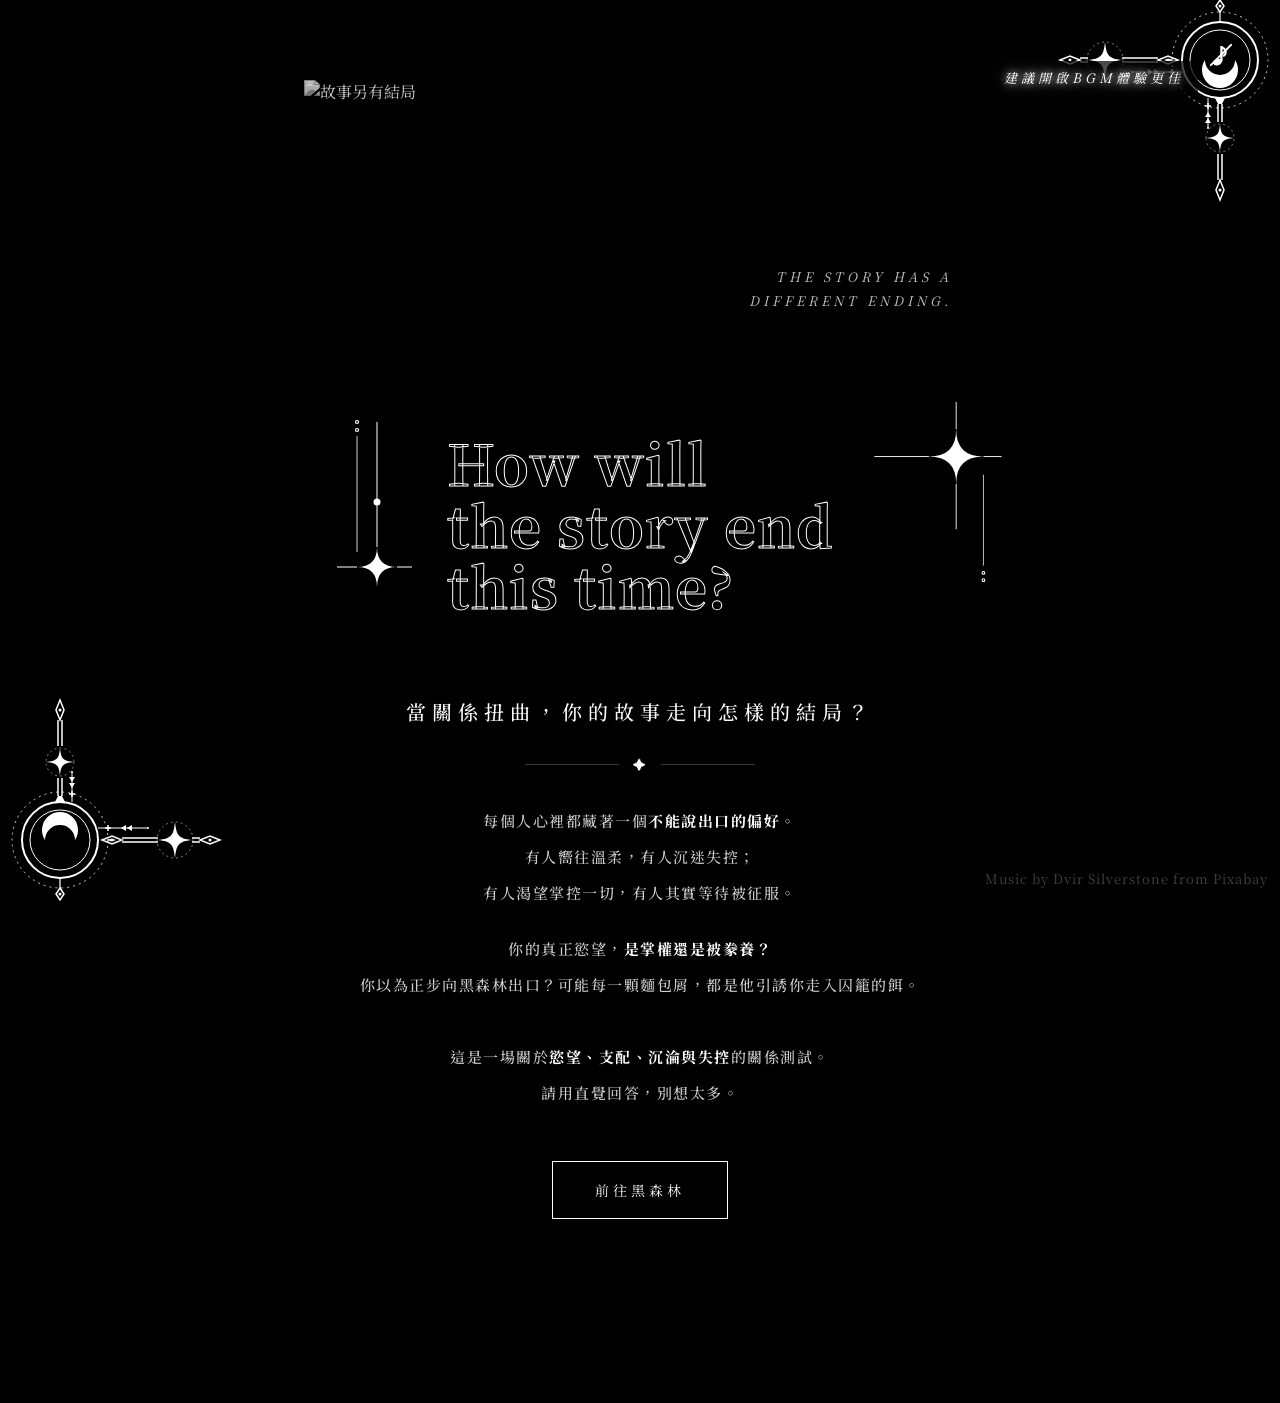
==== index.html @ ccd6ade8 "Add files via upload" ====
<!DOCTYPE html>
<html lang="zh-TW">
<head>
    <meta charset="UTF-8" />
    <meta name="viewport" content="width=device-width, initial-scale=1.0" />
    <title>故事另有結局｜黑暗特質心理測驗</title>
    <link rel="preconnect" href="https://fonts.googleapis.com" />
    <link href="https://fonts.googleapis.com/css2?family=Noto+Serif+TC:wght@400;500;700&display=swap" rel="stylesheet" />
    <link rel="stylesheet" href="style.css" />
    <meta name="description" content="你是主導者還是服從者？30秒測試你的黑暗特質">
    <meta name="keywords" content="耽美,耽美小說,BL,BL小說,暗黑童話BL合本,黑暗童話,心理測驗,黑暗,心測,成人童話,黑森林測驗,故事另有結局,黑暗特質bl">
    <meta name="author" content="九楠,火登,君羊,兌現藍,吳墨,相對之下,悠然,喵芭渴死姬,葦,蘇朵拉">

    <meta property="og:type" content="website">
    <meta property="og:title" content="故事另有結局｜黑暗特質BL心理測驗">
    <meta property="og:description" content="你是主導者還是服從者？30秒測試你的黑暗特質">
    <meta property="og:url" content="https://tealize-write.github.io/DarkBLstory/">
    <meta property="og:image" content="https://tealize-write.github.io/DarkBLstory/img/og-image.jpg">

    <meta name="twitter:card" content="summary_large_image">
    <meta name="twitter:title" content="故事另有結局｜黑暗特質心理測驗">
    <meta name="twitter:description" content="你是主導者還是服從者？30秒測試你的黑暗特質">
    <meta name="twitter:image" content="https://tealize-write.github.io/DarkBLstory/img/og-image.jpg">

    <link href="https://framerusercontent.com/images/gLBDVWoEiGCgerGKWfXdTwXWuRs.png" rel="icon" media="(prefers-color-scheme: light)">
    <link href="https://framerusercontent.com/images/H7IAmey174R8HaEyrBHzaN5rnbA.png" rel="icon" media="(prefers-color-scheme: dark)">
</head>
<body>

    <audio id="bgm" src="sonican-enchanted-fantasy-Music_by_Dvir_Silverstone_from_Pixabay.mp3" loop preload="auto" autoplay></audio>

    <svg width="0" height="0" style="position:absolute" aria-hidden="true">
        <defs>
            <symbol id="compass" viewBox="0 0 220 220" overflow="visible">
                <g>
                    <circle cx="60" cy="160" r="48" fill="none" stroke="currentColor" stroke-width="0.8" stroke-dasharray="2 4" />
                    <circle cx="60" cy="160" r="38" fill="none" stroke="currentColor" stroke-width="2" />
                    <circle cx="60" cy="160" r="30" fill="none" stroke="currentColor" stroke-width="1" />
                    <path d="M45,160 A15,15 0 1,1 75,160 A18,18 0 1,0 45,160" fill="currentColor" />
                </g>

                <g>
                    <line x1="60" y1="198" x2="60" y2="208" stroke="currentColor" stroke-width="1.2" />
                    <polygon points="60,208 64,214 60,220 56,214" fill="none" stroke="currentColor" stroke-width="1.5" />
                    <circle cx="60" cy="214" r="1.5" fill="currentColor" />
                </g>

                <g>
                    <polygon points="55,122 65,122 62,116 58,116" fill="currentColor" />

                    <line x1="58" y1="116" x2="58" y2="98" stroke="currentColor" stroke-width="1.5" />
                    <line x1="62" y1="116" x2="62" y2="98" stroke="currentColor" stroke-width="1.5" />

                    <circle cx="60" cy="82" r="14" fill="none" stroke="currentColor" stroke-width="0.5" stroke-dasharray="2 3" />
                    <path d="M60 68 C61 78, 62 81, 74 82 C62 83, 61 86, 60 96 C59 86, 58 83, 46 82 C58 81, 59 78, 60 68 Z" fill="currentColor" />

                    <line x1="58" y1="66" x2="58" y2="40" stroke="currentColor" stroke-width="1.5" />
                    <line x1="62" y1="66" x2="62" y2="40" stroke="currentColor" stroke-width="1.5" />

                    <polygon points="60,20 64,30 60,40 56,30" fill="none" stroke="currentColor" stroke-width="1.5" />
                    <circle cx="60" cy="30" r="1.5" fill="currentColor" />

                    <line x1="72" y1="122" x2="72" y2="92" stroke="currentColor" stroke-width="1" />
                    <circle cx="72" cy="92" r="1" fill="currentColor" />
                    <line x1="69" y1="114" x2="75" y2="114" stroke="currentColor" stroke-width="1.5" />
                    <line x1="72" y1="111" x2="72" y2="117" stroke="currentColor" stroke-width="1.5" />
                    <polygon points="69,103 75,103 72,108" fill="currentColor" />
                    <polygon points="69,97 75,97 72,102" fill="currentColor" />
                </g>

                <g>
                    <polygon points="102,160 112,156 122,160 112,164" fill="none" stroke="currentColor" stroke-width="1.5" />
                    <polygon points="106,160 112,158.5 116,160 112,161.5" fill="currentColor" />
                    <line x1="122" y1="158" x2="158" y2="158" stroke="currentColor" stroke-width="1.5" />
                    <line x1="122" y1="162" x2="158" y2="162" stroke="currentColor" stroke-width="1.5" />

                    <circle cx="175" cy="160" r="18" fill="none" stroke="currentColor" stroke-width="0.5" stroke-dasharray="2 3" />
                    <path d="M175 142 C176.5 155, 178 158.5, 192 160 C178 161.5, 176.5 165, 175 178 C173.5 165, 172 161.5, 158 160 C172 158.5, 173.5 155, 175 142 Z" fill="currentColor" />

                    <line x1="192" y1="158" x2="200" y2="158" stroke="currentColor" stroke-width="1.5" />
                    <line x1="192" y1="162" x2="200" y2="162" stroke="currentColor" stroke-width="1.5" />

                    <polygon points="220,160 210,156 200,160 210,164" fill="none" stroke="currentColor" stroke-width="1.5" />
                    <circle cx="210" cy="160" r="1.5" fill="currentColor" />

                    <line x1="98" y1="148" x2="148" y2="148" stroke="currentColor" stroke-width="1" />
                    <circle cx="148" cy="148" r="1" fill="currentColor" />
                    <line x1="105" y1="148" x2="111" y2="148" stroke="currentColor" stroke-width="1.5" />
                    <line x1="108" y1="145" x2="108" y2="151" stroke="currentColor" stroke-width="1.5" />
                    <polygon points="132,145 132,151 127,148" fill="currentColor" />
                    <polygon points="126,145 126,151 121,148" fill="currentColor" />
                </g>
            </symbol>
        </defs>
    </svg>

    <div class="art-layer" aria-hidden="true">
        <div class="art-bl"><svg viewBox="0 0 220 220"><use href="#compass" /></svg></div>
        <div class="art-tr"><svg viewBox="0 0 220 220"><use href="#compass" transform="translate(220,220) scale(-1,-1)" /></svg></div>
    </div><button id="audio-btn" type="button" aria-label="切換音樂" onclick="toggleAudio()">
        <div class="audio-icon-wrap">
            <svg class="icon-bars" viewBox="0 0 18 18" fill="none">
                <rect class="bar1" x="2" y="7" width="2.2" height="5.5" rx=".6" fill="currentColor" style="transform-origin:3.1px 12.5px" />
                <rect class="bar2" x="7.9" y="4" width="2.2" height="8.5" rx=".6" fill="currentColor" style="transform-origin:9px 12.5px" />
                <rect class="bar3" x="13.8" y="7" width="2.2" height="5.5" rx=".6" fill="currentColor" style="transform-origin:14.9px 12.5px" />
            </svg>
            <svg class="icon-note" viewBox="0 0 18 18" fill="none">
                <ellipse cx="6.5" cy="14" rx="3" ry="2.2" transform="rotate(-15 6.5 14)" fill="currentColor" />
                <line x1="9.3" y1="13" x2="9.3" y2="3.5" stroke="currentColor" stroke-width="1.6" stroke-linecap="round" />
                <path d="M9.3,3.5 C12.5,4.8 13.2,7.5 11,9.5" fill="none" stroke="currentColor" stroke-width="1.4" stroke-linecap="round" />
                <line x1="2" y1="16" x2="16" y2="2" stroke="currentColor" stroke-width="1.4" stroke-linecap="round" />
            </svg>
        </div>
    </button>
    <div id="audio-hint" aria-hidden="true">建議開啟BGM體驗更佳</div>

    <div id="app">

        <section id="intro" class="section in">
            <div class="banner-wrap">
                <img src="https://framerusercontent.com/images/U9tml45l5qnasVf4dveA1xGFc.png" alt="故事另有結局" />
                <div class="banner-caption">
                    The story has a<br>different ending.
                </div>
            </div>

            <div class="title-wrap">
                <svg class="title-deco-left" viewBox="0 0 80 220">
                    <circle cx="25" cy="30" r="1.5" fill="none" stroke="currentColor" stroke-width="1.2" />
                    <circle cx="25" cy="38" r="1.5" fill="none" stroke="currentColor" stroke-width="1.2" />
                    <line x1="25" y1="44" x2="25" y2="160" stroke="currentColor" stroke-width="0.8" />
                    <line x1="45" y1="30" x2="45" y2="155" stroke="currentColor" stroke-width="1" />
                    <circle cx="45" cy="110" r="3.5" fill="currentColor" />
                    <path d="M45,155 Q45,175 65,175 Q45,175 45,195 Q45,175 25,175 Q45,175 45,155 Z" fill="currentColor" />
                    <line x1="5" y1="175" x2="25" y2="175" stroke="currentColor" stroke-width="1" />
                    <line x1="65" y1="175" x2="80" y2="175" stroke="currentColor" stroke-width="1" />
                </svg>

                <div class="h1">How will<br>the story end<br>this time?</div>

                <svg class="title-deco-right" viewBox="0 0 140 220">
                    <path d="M90,30 Q90,60 120,60 Q90,60 90,90 Q90,60 60,60 Q90,60 90,30 Z" fill="currentColor" />
                    <line x1="0" y1="60" x2="60" y2="60" stroke="currentColor" stroke-width="1" />
                    <line x1="120" y1="60" x2="140" y2="60" stroke="currentColor" stroke-width="1" />
                    <line x1="90" y1="0" x2="90" y2="30" stroke="currentColor" stroke-width="1" />
                    <line x1="90" y1="90" x2="90" y2="140" stroke="currentColor" stroke-width="1" />
                    <line x1="120" y1="80" x2="120" y2="180" stroke="currentColor" stroke-width="0.8" />
                    <circle cx="120" cy="188" r="1.5" fill="none" stroke="currentColor" stroke-width="1.2" />
                    <circle cx="120" cy="196" r="1.5" fill="none" stroke="currentColor" stroke-width="1.2" />
                </svg>
            </div>

            <div class="subtitle">當關係扭曲，你的故事走向怎樣的結局？</div>
            <div class="rule"></div>

            <p class="lead">
                每個人心裡都藏著一個<strong>不能說出口的偏好</strong>。<br />
                有人嚮往溫柔，有人沉迷失控；<br />
                有人渴望掌控一切，有人其實等待被征服。
            </p>
            <p class="lead">
                你的真正慾望，<strong>是掌權還是被豢養？</strong><br />
                你以為正步向黑森林出口？可能每一顆麵包屑，都是他引誘你走入囚籠的餌。<br />
                <br />
                這是一場關於<strong>慾望、支配、沉淪與失控</strong>的關係測試。<br />
                請用直覺回答，別想太多。
            </p>

            <div class="btn-row" style="margin-top:50px;">
                <button class="btn" type="button" onclick="startQuiz()">前往黑森林</button>
            </div>
        </section>

        <section id="quiz" class="section hidden">
            <button class="back-btn" type="button" onclick="confirmRestart()" aria-label="重新開始">
                <svg viewBox="0 0 18 18" fill="none" stroke="currentColor" stroke-width="1.2">
                    <polyline points="11,3 5,9 11,15" />
                    <line x1="5" y1="9" x2="16" y2="9" />
                </svg>
                重新開始
            </button>
            <div class="meta">
                <div id="quiz-label">Question I of VIII</div>
                <div>Choose by instinct</div>
            </div>
            <div class="progress" id="progress"></div>
            <div class="qno" id="qno">— I —</div>
            <div class="qtext" id="qtext"></div>
            <div class="options" id="options"></div>
            <div id="skip-wrap" style="text-align:right;margin-top:16px;display:none;">
                <button class="skip-btn" type="button" id="skip-btn" onclick="skipTypewriter()">
                    skip ››
                </button>
            </div>
        </section>

        <section id="result" class="section hidden">

            <div class="result-hero in">
                <div class="result-img-wrap">
                    <img id="result-img" class="result-img" src="" alt="結果圖" />
                </div>
                <div class="result-hero-info">
                    <div class="r-eyebrow">揭曉黑暗特質 ──</div>
                    <div class="r-name" id="r-name"></div>
                    <div class="r-compound" id="r-compound"></div>
                    <div class="r-desc" id="r-desc"></div>
                    <div class="r-mbti" id="r-mbti"></div>
                </div>
            </div>

            <div class="result-body in" style="animation-delay:.2s;">

                <div class="seals tarot-frame" id="seals"></div>

                <div class="block">
                    <div class="lab">專屬台詞</div>
                    <div class="txt" id="r-quote" style="font-style:italic; margin-bottom: 32px;"></div>

                    <div class="lab">黑暗印痕</div>
                    <div class="txt muted" id="r-guide"></div>
                </div>

                <div class="block cp-block" id="r-cp"></div>

                <div class="block">
                    <div class="adult-warning">✦ 以下為 18 禁成人向作品試閱與預購入口，請確認已年滿 18 歲再觀看。</div>
                    <div class="lab">解鎖故事樣本</div>

                    <div class="cta" id="r-cta"></div>

                    <div class="lab" style="margin-top: 56px; margin-bottom: 24px;">電子書平台</div>

                    <div class="buy-book-wrap">
                        <a href="https://readmoo.com/book/2104525190001?agree_adult=yes&without_passkeys=true" target="_blank" rel="noopener noreferrer" class="buy-book-card" onclick="trackBuyLink('click_readmoo')">
                            <span class="bbc-shop">Readmoo<span class="age-badge">18+</span></span>
                            <span class="bbc-action">進入讀墨 ➔</span>
                        </a>

                        <a href="https://cxc.today/zh/@wai7904/work/48763" target="_blank" rel="noopener noreferrer" class="buy-book-card" onclick="trackBuyLink('click_cxc')">
                            <span class="bbc-shop">CxC <span class="age-badge">18+</span></span>
                            <span class="bbc-action">進入CxC ➔</span>
                        </a>

                        <a href="https://www.penana.com/story/206516" target="_blank" rel="noopener noreferrer" class="buy-book-card" onclick="trackBuyLink('click_penana')">
                            <span class="bbc-shop">Penana <span class="age-badge">18+</span></span>
                            <span class="bbc-action">進入蕉園 ➔</span>
                        </a>
                    </div>
                </div>

                <div class="stats" id="stats">
                    <div id="pop-chart"></div>
                    <div id="pop-line" style="margin-top:12px;">✦ 正在讀取黑森林數據⋯⋯</div>
                </div>

                <div class="share-divider"></div>
                <div class="btn-line-sticker-wrap" style="margin-top:24px; margin-bottom:20px;">
                    <a href="https://line.me/S/sticker/33376988"
                       target="_blank"
                       rel="noopener noreferrer"
                       class="btn-line-sticker"
                       onclick="trackBuyLink('click_line_sticker')">
                        <svg class="line-sticker-icon" viewBox="0 0 24 24" fill="none" xmlns="http://www.w3.org/2000/svg">
                            <path d="M12 2C6.48 2 2 6.03 2 11c0 3.16 1.68 5.95 4.27 7.72-.18.65-.68 2.38-.78 2.75-.13.46.17.46.36.34.15-.1 2.42-1.6 3.4-2.25.87.13 1.78.2 2.75.2 5.52 0 10-4.03 10-9C22 6.03 17.52 2 12 2z" fill="rgba(6,199,85,0.9)"/>
                            <path d="M8.5 13h7M8.5 11h3M8.5 9h5" stroke="#000" stroke-width="1.5" stroke-linecap="round"/>
                        </svg>
                        <span class="line-sticker-label">
                            <span class="line-sticker-title">黑森林 LINE 貼圖</span>
                            <span class="line-sticker-sub">forest sticker shop →</span>
                        </span>
                    </a>
                </div>
                <div class="btn-row share-row" style="margin-top:24px;">
                    <button class="btn mini share-btn" type="button" onclick="shareResultAsImage()">
                        儲存完整結果
                    </button>
                    <button class="btn mini share-btn short-share" type="button" onclick="shareShortImage()">
                        存成 IG 圖
                    </button>
                </div>
                <div class="btn-row" style="margin-top:16px;">
                    <button class="btn back-to-forest" type="button" onclick="location.reload()">回到黑森林入口</button>
                </div>
            </div>

            <footer class="site-footer-links">

              <!-- ── 探索更多 ── -->
              <p class="footer-heading">✦ 探索更多 ✦</p>
              <div class="footer-explore">
                <div class="footer-explore-card footer-explore-soon">
                  <img class="footer-explore-img" src="img/fc_vol2.png" alt="黑童話測驗 Vol.2" />
                  <div class="footer-explore-body">
                    <span class="footer-explore-eyebrow">Vol.2</span>
                    <span class="footer-explore-title">黑童話測驗</span>
                    <span class="footer-explore-desc">Coming Soon</span>
                  </div>
                </div>
                <a href="https://early-marketplaces-521584.framer.app/" target="_blank" rel="noopener" class="footer-explore-card">
                  <img class="footer-explore-img" src="img/fc_site.png" alt="官網" />
                  <div class="footer-explore-body">
                    <span class="footer-explore-eyebrow">Official</span>
                    <span class="footer-explore-title">官網</span>
                    <span class="footer-explore-desc">故事另有結局</span>
                  </div>
                </a>
              </div>

              <!-- ── 製作群 & 合本作者 ── -->
              <div class="footer-members-wrap">
                <p class="footer-heading">✦ 製作與貢獻 ✦</p>
                <div class="footer-members">
                  <a href="https://tealize-write.github.io/" target="_blank" rel="noopener" class="footer-member-card">
                    <img class="footer-member-img" src="img/fc_dui.png" alt="兌現藍" />
                    <span class="footer-member-name">兌現藍</span>
                    <span class="footer-member-role">程式 &amp; 插圖</span>
                  </a>
                  <a href="https://portaly.cc/dorasu2020" target="_blank" rel="noopener" class="footer-member-card">
                    <img class="footer-member-img" src="img/fc_su.png" alt="蘇朵拉" />
                    <span class="footer-member-name">蘇朵拉</span>
                    <span class="footer-member-role">題目設計者</span>
                  </a>
                  <a href="https://portaly.cc/Junyun1021" target="_blank" rel="noopener" class="footer-member-card">
                    <img class="footer-member-img" src="img/fc_junyang.png" alt="君羊" />
                    <span class="footer-member-name">君羊</span>
                    <span class="footer-member-role">網站美術指導</span>
                  </a>
                  <a href="https://portaly.cc/wai79040?utm_source=qrcode&amp;utm_medium=qrcode" target="_blank" rel="noopener" class="footer-member-card">
                    <img class="footer-member-img" src="img/fc_wei.png" alt="葦" />
                    <span class="footer-member-name">葦</span>
                    <span class="footer-member-role">智囊團</span>
                  </a>
                  <a href="https://portaly.cc/universe37" target="_blank" rel="noopener" class="footer-member-card">
                    <img class="footer-member-img" src="img/fc_xiang.png" alt="相對之下" />
                    <span class="footer-member-name">相對之下</span>
                    <span class="footer-member-role">智囊團 &amp; 音樂提供</span>
                  </a>
                  <a href="https://portaly.cc/fondannnnnn" target="_blank" rel="noopener" class="footer-member-card">
                    <img class="footer-member-img" src="img/fc_huodeng.png" alt="火登" />
                    <span class="footer-member-name">火登</span>
                    <span class="footer-member-role">標題字設計</span>
                  </a>
                  <div class="footer-member-card footer-member-nolink">
                    <img class="footer-member-img" src="img/fc_kai.png" alt="KAI" />
                    <span class="footer-member-name">KAI</span>
                    <span class="footer-member-role">人物插圖</span>
                  </div>
                  <a href="https://gattungneun.github.io/ninezhennan/" target="_blank" rel="noopener" class="footer-member-card">
                    <img class="footer-member-img" src="img/fc_jiunan.png" alt="九楠" />
                    <span class="footer-member-name">九楠</span>
                  </a>
                  <a href="https://portaly.cc/wumo3362" target="_blank" rel="noopener" class="footer-member-card">
                    <img class="footer-member-img" src="img/fc_mo.png" alt="吳墨" />
                    <span class="footer-member-name">吳墨</span>
                  </a>
                  <a href="https://www.plurk.com/m/lin09090" target="_blank" rel="noopener" class="footer-member-card">
                    <img class="footer-member-img" src="img/fc_you.png" alt="悠然" />
                    <span class="footer-member-name">悠然</span>
                  </a>
                  <a href="https://portaly.cc/meowbarksky" target="_blank" rel="noopener" class="footer-member-card">
                    <img class="footer-member-img" src="img/fc_miao.png" alt="喵芭渴死姬" />
                    <span class="footer-member-name">喵芭渴死姬</span>
                  </a>
                </div>
              </div>

              <p class="footer-copyright">© 2026 故事另有結局 · All rights reserved</p>
            </footer>

        </section>


    </div><div class="music-attribution">Music by Dvir Silverstone from Pixabay</div>
    <script defer src="./config.js"></script>
    <script defer src="./results.js"></script>
    <script defer src="./questions.js"></script>
    <script defer src="./engine.js"></script>
    <script defer src="./ui.js"></script>
    <script defer src="./stats.js"></script>
    <script defer src="./audio.js"></script>
    <script defer src="https://cdnjs.cloudflare.com/ajax/libs/html2canvas/1.4.1/html2canvas.min.js"></script>

</body>
</html>
---- style.css ----
:root {
    --bg: #000;
    --ink: #fff;
    --ink-weak: #d0d0d0;
    --line: rgba(255,255,255,.22);
    --line-strong: rgba(255,255,255,.65);
    --muted: rgba(255,255,255,.42);
    --serif: 'Noto Serif TC',serif;
    --display: 'Noto Serif TC',serif;
    --content-pad: 48px;
    --maxw: 720px;
}

* {
    box-sizing: border-box;
    margin: 0;
    padding: 0;
}

html {
    scroll-behavior: smooth;
}

body {
    background: var(--bg);
    color: var(--ink);
    font-family: var(--serif);
    min-height: 100vh;
    overflow-x: hidden;
    display: flex;
    justify-content: center;
    align-items: flex-start;
    -webkit-font-smoothing: antialiased;
}

/* ══ FIXED ART DECO OVERLAYS ══ */
.art-layer {
    position: fixed;
    inset: 0;
    pointer-events: none;
    z-index: 50;
    color: var(--ink);
    opacity: 1;
    transition: opacity .6s ease;
}
.art-layer.dim {
    opacity: .32;
}

    .art-layer svg {
        overflow: visible;
    }

.art-tl {
    position: absolute;
    top: 0;
    left: 0;
    width: 180px;
    height: 180px;
}

    .art-tl svg {
        width: 100%;
        height: 100%;
    }

.art-bl {
    position: absolute;
    bottom: 0;
    left: 0;
    width: 220px;
    height: 220px;
}

    .art-bl svg {
        width: 100%;
        height: 100%;
    }

.art-tr {
    position: absolute;
    top: 0;
    right: 0;
    width: 220px;
    height: 220px;
}

    .art-tr svg {
        width: 100%;
        height: 100%;
    }

/* ══ APP LAYOUT ══ */
#app {
    width: 100%;
    max-width: var(--maxw);
    padding: 80px 24px 120px;
    position: relative;
    z-index: 10;
}

.section {
    position: relative;
    padding: 0 var(--content-pad) 64px;
}

/* ══ TITLE AREA ══ */
.title-wrap {
    position: relative;
    margin-top: 60px;
    margin-bottom: 40px;
    padding: 40px 0;
    display: flex;
    justify-content: center;
}

.h1 {
    font-family: var(--display);
    font-style: normal;
    font-weight: 700;
    letter-spacing: 1px;
    font-size: 56px;
    line-height: 1.1;
    color: transparent;
    -webkit-text-stroke: 1px var(--ink);
    text-align: left;
    position: relative;
    z-index: 2;
}

.subtitle {
    margin-top: 16px;
    font-family: var(--serif);
    font-weight: 500;
    font-size: 20px;
    letter-spacing: 6px;
    text-align: center;
}

.lead {
    margin-top: 32px;
    color: var(--ink-weak);
    line-height: 2.4;
    font-size: 15px;
    font-weight: 500;
    letter-spacing: 1.5px;
    text-align: center;
}

    .lead strong {
        color: var(--ink);
        font-weight: 700;
    }

    .lead + .lead {
        margin-top: 20px;
    }

.title-deco-left {
    position: absolute;
    left: -20px;
    top: 0;
    width: 80px;
    height: 220px;
    pointer-events: none;
}

.title-deco-right {
    position: absolute;
    right: -80px;
    top: 10px;
    width: 140px;
    height: 200px;
    pointer-events: none;
}

/* ══ BANNER ══ */
.banner-wrap {
    margin: 0 calc(-1 * var(--content-pad));
    position: relative;
    overflow: hidden;
    aspect-ratio: 2400/900;
}

    .banner-wrap img {
        width: 100%;
        height: 100%;
        object-fit: cover;
        object-position: center;
        display: block;
        filter: brightness(.78) saturate(0) contrast(1.05);
    }

    .banner-wrap::after {
        content: "";
        position: absolute;
        inset: 0;
        pointer-events: none;
        background: linear-gradient(to bottom,transparent 40%,rgba(0,0,0,.9) 100%);
    }

.banner-caption {
    position: absolute;
    bottom: 20px;
    right: 24px;
    z-index: 2;
    font-family: var(--display);
    font-style: italic;
    font-size: 13px;
    letter-spacing: 4px; /* 字距稍微收斂一點點，讓長句更易讀 */
    color: rgba(255, 255, 255, 0.75);
    text-transform: uppercase;
    text-align: right; /* ✦ 新增：讓兩行字向右邊整齊對齊 */
    line-height: 1.8;  /* ✦ 新增：拉開兩行字之間的垂直距離，增加高級感 */
}

/* ══ DIVIDER ══ */
.rule {
    margin: 38px auto;
    height: 1px;
    width: 40%;
    background: var(--line);
    position: relative;
}

    .rule::after {
        content: "✦";
        position: absolute;
        left: 50%;
        top: 50%;
        transform: translate(-50%,-50%);
        color: var(--ink);
        font-size: 13px;
        background: var(--bg);
        padding: 0 14px;
    }

/* ══ BUTTONS ══ */
.btn {
    display: inline-flex;
    align-items: center;
    justify-content: center;
    gap: 12px;
    border: 1px solid var(--ink);
    background: var(--bg);
    color: var(--ink);
    padding: 18px 42px;
    font-family: var(--serif);
    letter-spacing: 4px;
    font-size: 14px;
    cursor: pointer;
    transition: all .25s ease;
    text-decoration: none;
    user-select: none;
    text-transform: uppercase;
}

    .btn:hover {
        background: var(--ink);
        color: var(--bg);
    }

.btn-row {
    display: flex;
    gap: 16px;
    align-items: center;
    justify-content: center;
    margin-top: 32px;
    flex-wrap: wrap;
    max-width: 480px;
    margin-left: auto;
    margin-right: auto;
    width: 100%;
    box-sizing: border-box;
}

.btn.mini {
    padding: 11px 24px;
    font-size: 13px;
    letter-spacing: 3px;
    border-color: var(--line-strong);
    color: var(--ink-weak);
}

    .btn.mini:hover {
        background: var(--ink);
        color: var(--bg);
        border-color: var(--ink);
    }

/* ══ SHARE BUTTONS ══ */
.share-divider {
    width: 1px;
    height: 40px;
    background: linear-gradient(to bottom, transparent, rgba(255,255,255,0.15), transparent);
    margin: 32px auto 0;
}

.share-row {
    gap: 14px !important;
    margin-top: 0 !important;
}

.share-btn {
    display: inline-flex;
    align-items: center;
    justify-content: center;
    gap: 8px;
    flex: 1;
    min-width: 0;
    padding: 13px 22px !important;
    font-size: 13px !important;
    letter-spacing: 2.5px !important;
    border-color: rgba(255,255,255,0.18) !important;
    color: rgba(255,255,255,0.65) !important;
    position: relative;
    transition: all .25s ease;
}

.share-btn:hover {
    border-color: rgba(255,255,255,0.55) !important;
    color: rgba(255,255,255,0.95) !important;
    background: rgba(255,255,255,0.04) !important;
}

.share-btn-icon {
    font-size: 13px;
    opacity: 0.6;
}

.back-to-forest {
    width: 100%;
    box-sizing: border-box;
    padding: 13px 40px !important;
    font-size: 13px !important;
    letter-spacing: 4px !important;
    border-color: rgba(255,255,255,0.30) !important;
    color: rgba(255,255,255,0.85) !important;
}

.back-to-forest:hover {
    background: rgba(255,255,255,0.08) !important;
    border-color: rgba(255,255,255,0.70) !important;
    color: #fff !important;
}

/* ══ LINE 貼圖按鈕 ══ */
.btn-line-sticker-wrap {
    width: 100%;
    max-width: 480px;
    margin-left: auto;
    margin-right: auto;
    box-sizing: border-box;
}

.btn-line-sticker {
    display: inline-flex;
    align-items: center;
    justify-content: center;
    gap: 11px;
    width: 100%;
    box-sizing: border-box;
    padding: 14px 40px;
    font-family: var(--serif);
    font-size: 13px;
    letter-spacing: 3px;
    text-decoration: none;
    color: rgba(255,255,255,0.80);
    border: 1px solid rgba(6,199,85,0.35);
    background: linear-gradient(135deg, rgba(6,199,85,0.06) 0%, rgba(0,0,0,0) 100%);
    cursor: pointer;
    transition: all .3s ease;
    position: relative;
    overflow: hidden;
    user-select: none;
}

.btn-line-sticker::before {
    content: '';
    position: absolute;
    inset: 0;
    background: radial-gradient(ellipse at 50% 120%, rgba(6,199,85,0.18) 0%, transparent 65%);
    opacity: 0;
    transition: opacity .3s ease;
}

.btn-line-sticker:hover {
    border-color: rgba(6,199,85,0.75);
    color: #fff;
    box-shadow: 0 0 18px rgba(6,199,85,0.18), inset 0 0 12px rgba(6,199,85,0.06);
}

.btn-line-sticker:hover::before {
    opacity: 1;
}

.btn-line-sticker:hover .line-sticker-icon {
    transform: rotate(-8deg) scale(1.12);
}

.line-sticker-icon {
    width: 22px;
    height: 22px;
    flex-shrink: 0;
    transition: transform .3s ease;
}

.line-sticker-label {
    display: flex;
    flex-direction: column;
    align-items: flex-start;
    gap: 2px;
}

.line-sticker-title {
    font-size: 13px;
    letter-spacing: 3px;
    color: inherit;
}

.line-sticker-sub {
    font-size: 13px;
    letter-spacing: 2px;
    color: rgba(6,199,85,0.65);
    font-style: italic;
}

/* ══ SKIP BUTTON ══ */
.skip-btn {
    background: transparent;
    border: none;
    color: rgba(255,255,255,.78);
    font-family: var(--display);
    font-style: italic;
    font-size: 13px;
    letter-spacing: 3px;
    cursor: pointer;
    padding: 4px 0;
    transition: color .2s ease;
    user-select: none;
}

    .skip-btn:hover {
        color: var(--ink);
    }

/* ══ QUIZ ══ */
.meta {
    margin-top: 24px;
    display: flex;
    align-items: center;
    justify-content: space-between;
    color: rgba(255,255,255,.78);
    font-family: var(--display);
    font-style: italic;
    letter-spacing: 2px;
    border-bottom: 1px solid var(--line);
    padding-bottom: 12px;
}

.progress {
    display: flex;
    gap: 4px;
    margin-top: 2px;
}

.seg {
    flex: 1;
    height: 1px;
    background: transparent;
    border-top: 1px dashed var(--line);
    position: relative;
}

    .seg.done {
        border-top-style: solid;
        border-color: var(--ink);
    }

    .seg.active {
        border-top-style: solid;
        border-color: var(--ink-weak);
    }

.qno {
    margin-top: 60px;
    font-family: var(--display);
    font-style: italic;
    letter-spacing: 6px;
    color: var(--ink-weak);
    font-size: 18px;
    text-align: center;
}

.qtext {
    margin-top: 20px;
    font-size: 20px;
    line-height: 1.85;
    letter-spacing: 1px;
    font-family: var(--serif);
    text-align: center;
    font-weight: 500;
    min-height: 60px;
}

.options {
    margin-top: 48px;
}

.opt {
    width: 100%;
    background: transparent;
    border: none;
    color: var(--ink-weak);
    text-align: left;
    padding: 16px 0;
    cursor: pointer;
    transition: color .2s ease, padding-left .2s ease;
    display: flex;
    gap: 20px;
    align-items: flex-start;
    opacity: 0;
}

    .opt.visible {
        animation: optFadeIn .3s ease forwards;
    }

    .opt:hover {
        color: var(--ink);
        padding-left: 10px;
    }

    .opt:disabled {
        cursor: default;
        opacity: .28 !important;
        pointer-events: none;
    }

    .opt.selected {
        color: var(--ink);
    }

.bullet {
    width: 7px;
    height: 7px;
    border: 1px solid var(--line-strong);
    margin-top: 10px;
    flex: 0 0 auto;
    transform: rotate(45deg);
    transition: all .2s ease;
}

.opt:hover .bullet, .opt.selected .bullet {
    background: var(--ink);
    border-color: var(--ink);
    transform: rotate(45deg) scale(1.25);
}

.opt .txt {
    line-height: 1.9;
    font-size: 16px;
    letter-spacing: 1px;
}

@keyframes optFadeIn {
    from {
        opacity: 0;
        transform: translateY(6px);
        filter: blur(.8px);
    }

    to {
        opacity: 1;
        transform: translateY(0);
        filter: blur(0);
    }
}

.back-btn {
    display: inline-flex;
    align-items: center;
    gap: 8px;
    background: transparent;
    border: none;
    color: rgba(255,255,255,.78);
    cursor: pointer;
    font-family: var(--display);
    font-style: italic;
    font-size: 13px;
    letter-spacing: 2px;
    padding: 0;
    margin-bottom: 24px;
    transition: color .2s ease;
}

    .back-btn:hover {
        color: var(--ink);
    }

    .back-btn svg {
        width: 18px;
        height: 18px;
        transition: transform .2s ease;
    }

    .back-btn:hover svg {
        transform: translateX(-3px);
    }

/* ══ RESULT ══ */
.result-hero {
    display: grid;
    grid-template-columns: 260px 1fr;
    gap: 40px;
    align-items: center; 
    margin-top: 20px;
}

.result-img-wrap {
    border-radius: 0;
    padding: 14px;
    background: #ffffff; 
    flex-shrink: 0;
    aspect-ratio: 1000 / 1343; /* 修改圖片比例完全展現 */
    position: relative;
    box-shadow: none;
    border: 1px solid var(--line-strong);
}

    .result-img-wrap::before {
        content: "";
        position: absolute;
        inset: 6px;
        border: 1px solid #111;
        outline: 1px dashed #777; 
        outline-offset: -3px;
        pointer-events: none;
        z-index: 2;
    }

    .result-img-wrap::after {
        content: "";
        position: absolute;
        inset: 10px;
        border: 1px solid #111;
        background: linear-gradient(135deg, #fff 5px, transparent 0) top left, linear-gradient(225deg, #fff 5px, transparent 0) top right, linear-gradient(315deg, #fff 5px, transparent 0) bottom right, linear-gradient(45deg, #fff 5px, transparent 0) bottom left;
        background-size: 8px 8px;
        background-repeat: no-repeat;
        pointer-events: none;
        z-index: 3;
    }

.result-img {
    width: 100%;
    height: 100%;
    display: block;
    object-fit: cover;
    object-position: top center;
    border: 1px solid #000; 
    filter: contrast(1.05) saturate(0.9) sepia(0.05);
    position: relative;
    z-index: 1;
}

.result-hero-info {
    padding-top: 0;
    position: relative;
}

.r-eyebrow {
    display: inline-block;
    font-family: var(--display);
    font-style: italic;
    letter-spacing: 6px;
    color: rgba(255,255,255,.8);
    font-size: 13px;
    text-transform: uppercase;
    margin-bottom: 16px;
}

.r-name {
    font-family: var(--serif);
    font-weight: 700;
    font-size: 32px; /* 將靈魂名稱大幅放大 */
    letter-spacing: 8px; /* 拉開字距，更有氣勢 */
    color: var(--ink);
    margin-bottom: 8px;
    text-shadow: 0 0 12px rgba(255,255,255,0.15); /* 微微發光 */
}

.r-compound {
    font-family: var(--display);
    font-style: italic;
    font-size: 15px; /* 將描述縮小作為副標題 */
    letter-spacing: 3px;
    color: rgba(255,255,255,.75);
    line-height: 1.6;
    border-bottom: 1px solid var(--line);
    padding-bottom: 18px;
    margin-bottom: 16px;
    position: relative;
}

    .r-compound::before {
        content: "";
        position: absolute;
        bottom: 3px;
        left: 0;
        width: 100%;
        height: 1px;
        background: repeating-linear-gradient(90deg, var(--line) 0, var(--line) 3px, transparent 3px, transparent 6px);
    }

    .r-compound::after {
        content: "✦";
        position: absolute;
        bottom: -7px;
        left: 0;
        color: var(--ink);
        font-size: 13px;
        background: var(--bg);
        padding-right: 12px;
        z-index: 2;
    }

.r-desc {
    margin-top: 16px;
    line-height: 2.2;
    color: var(--ink-weak);
    font-size: 16px; 
    letter-spacing: 1.5px;
    text-align: justify;
}

.r-mbti {
    display: flex;
    align-items: center;
    gap: 12px;
    margin-top: 24px;
    font-family: var(--display);
    font-style: italic;
    font-size: 14px;
    letter-spacing: 2px;
}

.r-mbti-label {
    color: rgba(255,255,255,.7);
    font-size: 13px;
    letter-spacing: 2px;
}

.r-mbti strong {
    color: var(--ink);
    font-size: 18px; 
    letter-spacing: 3px;
}

/* ════════════════════════════════
   塔羅牌陣風格統整 (Tarot Frame)
════════════════════════════════ */
.seals.tarot-frame {
    margin-top: 56px;
    padding: 32px 16px 24px 16px;
    position: relative;
    background: linear-gradient(180deg, rgba(255,255,255,0.03) 0%, transparent 100%);
    border: 1px solid var(--line-strong);
    outline: 1px solid var(--line);
    outline-offset: -5px;
    box-shadow: inset 0 0 40px rgba(0,0,0,0.8);
    display: flex;
    flex-direction: column;
    gap: 0;
}

.tarot-star {
    position: absolute;
    width: 14px;
    height: 14px;
    background-image: url("data:image/svg+xml,%3Csvg xmlns='http://www.w3.org/2000/svg' viewBox='0 0 24 24'%3E%3Cpath d='M12 0 C12 8 16 12 24 12 C16 12 12 16 12 24 C12 16 8 12 0 12 C8 12 12 8 12 0 Z' fill='rgba(255,255,255,0.85)'/%3E%3C/svg%3E");
    background-size: contain;
    background-repeat: no-repeat;
    z-index: 2;
}
.ts-tl { top: -7px; left: -7px; }
.ts-tr { top: -7px; right: -7px; }
.ts-bl { bottom: -7px; left: -7px; }
.ts-br { bottom: -7px; right: -7px; }

.tarot-pendant {
    position: absolute;
    left: 50%;
    transform: translateX(-50%);
    width: 16px;
    height: 40px;
    background-size: contain;
    background-repeat: no-repeat;
    z-index: 2;
}
.top-pendant {
    top: 0;
    background-image: url("data:image/svg+xml,%3Csvg xmlns='http://www.w3.org/2000/svg' viewBox='0 0 20 40'%3E%3Cline x1='10' y1='0' x2='10' y2='20' stroke='rgba(255,255,255,0.3)' stroke-width='1' stroke-dasharray='2 2'/%3E%3Cpolygon points='10,20 15,30 10,40 5,30' fill='none' stroke='rgba(255,255,255,0.7)' stroke-width='1.5'/%3E%3Ccircle cx='10' cy='30' r='1.5' fill='rgba(255,255,255,0.9)'/%3E%3C/svg%3E");
}
.bottom-pendant {
    bottom: -40px;
    background-image: url("data:image/svg+xml,%3Csvg xmlns='http://www.w3.org/2000/svg' viewBox='0 0 20 40'%3E%3Cline x1='10' y1='0' x2='10' y2='15' stroke='rgba(255,255,255,0.3)' stroke-width='1' stroke-dasharray='2 2'/%3E%3Cpolygon points='10,15 15,25 10,35 5,25' fill='none' stroke='rgba(255,255,255,0.7)' stroke-width='1.5'/%3E%3Ccircle cx='10' cy='25' r='1.5' fill='rgba(255,255,255,0.9)'/%3E%3C/svg%3E");
}

/* 專屬徽章容器 */
.tarot-emblem {
    width: 52px;
    height: 52px;
    margin: 36px auto 0; 
    color: rgba(255, 255, 255, 0.9);
    display: flex;
    justify-content: center;
    align-items: center;
    filter: drop-shadow(0 0 8px rgba(255,255,255,0.3));
}
.tarot-emblem svg {
    width: 100%;
    height: 100%;
}

.tarot-title {
    text-align: center;
    font-family: var(--display);
    font-style: italic;
    color: rgba(255,255,255,0.7);
    font-size: 13px;
    letter-spacing: 5px;
    margin: 16px 0 8px;
    text-shadow: 0 0 8px rgba(255,255,255,0.2);
}
.tarot-title:first-of-type {
    margin-top: 12px; 
}

.tarot-divider {
    margin: 16px auto;
    width: 60%;
    height: 10px;
    display: flex;
    justify-content: center;
}
.tarot-divider svg {
    width: 100%;
    height: 100%;
}

.tarot-frame .seal {
    padding: 16px 12px; 
}

.seal {
    border-bottom: 1px dashed var(--line);
    display: grid;
    grid-template-columns: 76px 1fr 52px;
    align-items: center;
    gap: 16px;
}

    .seal:last-child {
        border-bottom: none;
    }

    .seal .lab {
        font-family: var(--display);
        font-style: italic;
        letter-spacing: 1.5px;
        color: rgba(255,255,255,.78);
        font-size: 13px;
        white-space: nowrap;
    }

.seal-ruler {
    position: relative;
    height: 18px; 
    display: flex;
    align-items: center;
    margin: 0 12px;
}

.seal-ruler-track {
    position: absolute;
    left: 0;
    right: 0;
    height: 2px; 
    background: rgba(255,255,255,.25); 
}

    .seal-ruler-track::before, .seal-ruler-track::after {
        content: "";
        position: absolute;
        top: -1.5px;
        width: 5px;
        height: 5px; 
        border-radius: 50%;
        border: 1.5px solid rgba(255,255,255,.7); 
        background: var(--bg);
    }

    .seal-ruler-track::before {
        left: -5px;
    }

    .seal-ruler-track::after {
        right: -5px;
    }

.seal-ruler-ticks {
    position: absolute;
    left: 0;
    right: 0;
    display: flex;
    justify-content: space-between;
}

    .seal-ruler-ticks span {
        display: block;
        width: 1px;
        height: 4px;
        background: rgba(255,255,255,.35);
        transform: translateY(-1px);
    }

        .seal-ruler-ticks span:first-child,
        .seal-ruler-ticks span:last-child {
            opacity: 0;
        }

.seal-ruler-fill {
    position: absolute;
    left: 0;
    height: 2px; 
    background: var(--ink);
    box-shadow: 0 0 6px rgba(255,255,255,.9); 
    transition: width 1.3s cubic-bezier(.22,1,.36,1);
    width: 0;
}

.seal-ruler-pointer {
    position: absolute;
    top: 50%;
    width: 12px;   
    height: 12px;
    border: none;
    background: transparent;
    transform: translateY(-50%); 
    background-image: url("data:image/svg+xml,%3Csvg xmlns='http://www.w3.org/2000/svg' viewBox='0 0 24 24'%3E%3Cpath d='M12 0 L14 10 L24 12 L14 14 L12 24 L10 14 L0 12 L10 10 Z' fill='%23ffffff'/%3E%3C/svg%3E");
    background-size: contain;
    background-repeat: no-repeat;
    filter: drop-shadow(0 0 4px rgba(255,255,255,0.9));
    transition: left 1.3s cubic-bezier(.22,1,.36,1);
    left: 0;
    z-index: 2;
}

#result.capturing .seal-ruler-pointer {
    filter: none !important;
}

.seal .val {
    font-family: var(--display);
    font-style: italic;
    color: var(--ink);
    letter-spacing: 1px;
    font-size: 13px;
    text-align: right;
    white-space: nowrap;
}

.block {
    margin-top: 48px;
    padding: 40px 24px;
    position: relative;
    text-align: center;
    background: transparent;
    border: 1px solid var(--line-strong);
    outline: 1px solid var(--line);
    outline-offset: -5px;
}

    .block .lab {
        font-family: var(--display);
        font-style: italic;
        letter-spacing: 4px;
        color: rgba(255,255,255,.8);
        font-size: 13px;
        text-transform: uppercase;
        margin-bottom: 20px;
        display: block;
    }

    .block .txt {
        line-height: 2.4;
        color: #fff;
        font-size: 17px;
        letter-spacing: 2px;
        font-weight: 500;
    }

        .block .txt.muted {
            color: rgba(255,255,255,.85);
        }

#r-quote {
    margin-bottom: 24px;
}

    #r-quote::after {
        content: "";
        display: block;
        width: 100%;
        max-width: 280px;
        height: 10px;
        margin: 32px auto 16px auto;
        background-image: url("data:image/svg+xml,%3Csvg xmlns='http://www.w3.org/2000/svg' viewBox='0 0 200 10' preserveAspectRatio='none'%3E%3Cline x1='10' y1='5' x2='190' y2='5' stroke='rgba(255,255,255,0.2)' stroke-dasharray='2 4'/%3E%3Cpolygon points='100,0 105,5 100,10 95,5' fill='rgba(255,255,255,0.6)'/%3E%3C/svg%3E");
        background-position: center;
        background-repeat: no-repeat;
        background-size: 100% 100%;
    }

.cta {
    margin-top: 16px;
}

    .cta a {
        display: flex;
        align-items: stretch;
        background: rgba(255, 255, 255, 0.03); 
        border: 1px solid rgba(255, 255, 255, 0.2);
        color: var(--ink);
        text-decoration: none;
        overflow: hidden;
        transition: all .3s ease;
        position: relative;
    }

        .cta a:hover {
            border-color: rgba(255, 255, 255, 0.5);
            background: rgba(255, 255, 255, 0.08);
        }

.cta-cover {
    width: 120px; 
    flex-shrink: 0;
    object-fit: contain;
    background: #050505; 
    padding: 12px; 
    border-right: 1px solid rgba(255, 255, 255, 0.1);
    display: block;
    position: relative;
    z-index: 3;
}

.cta-info {
    flex: 1;
    padding: 24px 20px;
    display: flex;
    flex-direction: column;
    justify-content: center; 
    gap: 16px;
    position: relative;
    z-index: 3; 
}

.cta-meta {
    display: flex;
    justify-content: space-between;
    align-items: center;
}

.cta-label {
    font-size: 13px;
    letter-spacing: 3px;
    text-transform: uppercase;
    color: rgba(255,255,255,.5);
    font-family: var(--display);
    font-style: italic;
}

.cta-arrow {
    font-size: 14px;
    color: rgba(255,255,255,.4);
    transition: color .25s, transform .25s;
}

.cta a:hover .cta-arrow {
    color: var(--ink);
    transform: translateX(4px);
}

.cta-title-row {
    display: flex;
    align-items: baseline;
    gap: 12px;
    flex-wrap: wrap;
}

.cta-title {
    font-size: 18px; 
    letter-spacing: 2px;
    font-family: var(--serif);
    font-weight: bold;
    text-shadow: 0 0 10px rgba(255,255,255,0.3); 
}

.cta-author {
    font-size: 13px;
    letter-spacing: 2px;
    font-style: italic;
    color: rgba(255,255,255,.6);
}

.cta-bot {
    display: flex;
    align-items: center;
    gap: 8px;
    flex-wrap: wrap;
}

.cta-fairy {
    font-size: 13px;
    letter-spacing: 1.5px;
    font-style: italic;
    color: rgba(255,255,255,.4);
    padding-right: 10px;
    border-right: 1px solid rgba(255,255,255,.2);
}

.cta-tags {
    display: flex;
    gap: 6px;
    flex-wrap: wrap;
}

.cta-tag {
    font-size: 13px;
    letter-spacing: 1px;
    border: 1px solid rgba(255,255,255,.25);
    padding: 3px 8px;
    color: rgba(255,255,255,.6);
}
/* ════════════════════════════════
   BUY BOOK BUTTON (實體書購書卡片與 18+ 標記)
════════════════════════════════ */

/* ── 18禁警語 ── */
.adult-warning {
    margin: 0 0 20px 0;
    padding: 10px 16px;
    border: 1px solid rgba(255, 255, 255, 0.25);
    border-radius: 4px;
    background: rgba(255, 255, 255, 0.04);
    color: rgba(255, 255, 255, 0.55);
    font-size: 13px;
    letter-spacing: 1.5px;
    line-height: 1.7;
    text-align: center;
}

/* ── 18+ 標記：暗紅霓虹強烈脈動效果 ── */
@keyframes agePulse {
    0%, 100% {
        text-shadow: 
            0 0 4px rgba(220, 20, 60, 0.8),
            0 0 10px rgba(220, 20, 60, 0.3);
        opacity: 0.8;
        transform: scale(1);
        border-color: rgba(220, 20, 60, 0.4);
    }
    50% {
        text-shadow: 
            0 0 8px rgba(255, 50, 50, 1), 
            0 0 15px rgba(220, 20, 60, 0.8),
            0 0 25px rgba(220, 20, 60, 0.5);
        opacity: 1;
        transform: scale(1.12); /* 放大比例增加，呼吸感更明顯 */
        border-color: rgba(255, 50, 50, 0.8);
    }
}

.age-badge {
    display: inline-block;
    font-size: 0.9em;
    letter-spacing: 1px;
    color: #fff;
    font-weight: 800;
    vertical-align: baseline;
    font-style: normal;
    margin-left: 6px;
    padding: 2px 5px;
    border: 1px solid rgba(220, 20, 60, 0.5);
    border-radius: 3px;
    line-height: 1;
    animation: agePulse 1.6s ease-in-out infinite; /* 稍微加快一點呼吸節奏 */
    /* 漸層帶有一點點暗紅血色感 */
    background: linear-gradient(135deg, #ffffff 0%, #ff8888 100%);
    -webkit-background-clip: text;
    -webkit-text-fill-color: transparent;
}

/* 針對卡片與連結內的 18+ 標記微調 */
.cta-label .age-badge,
.bbc-action .age-badge {
    font-size: 13px;
    margin-top: -2px;
    margin-left: 8px;
}

/* ── 實體書購書卡片 (與解鎖故事樣本統一風格) ── */
.buy-book-wrap {
    display: flex;
    flex-direction: column;
    align-items: center;
    gap: 12px; /* 稍微縮小間距，與上方區塊更協調 */
    position: relative;
    z-index: 5;
    width: 100%;
}

.buy-book-card {
    display: flex;
    justify-content: space-between;
    align-items: center;
    width: 100%;
    /* 移除最大寬度限制，讓它跟上方的 cta 區塊等寬對齊 */
    padding: 16px 20px;
    
    /* ✦ 完全比照 .cta a 的設定 ✦ */
    background: rgba(255, 255, 255, 0.03); 
    border: 1px solid rgba(255, 255, 255, 0.2);
    color: var(--ink);
    text-decoration: none;
    position: relative;
    overflow: hidden;
    transition: all .3s ease;
}

/* ✦ Hover 互動效果：完全比照 .cta a:hover ✦ */
.buy-book-card:hover {
    border-color: rgba(255, 255, 255, 0.5);
    background: rgba(255, 255, 255, 0.08);
}

.bbc-shop {
    display: flex;
    align-items: center;
    font-family: var(--display);
    font-size: 15px;
    letter-spacing: 2px;
    font-weight: bold;
    text-shadow: 0 0 10px rgba(255,255,255,0.3); /* 沿用故事標題的微光字體 */
}

.bbc-action {
    font-family: var(--serif);
    font-size: 13px;
    letter-spacing: 2px;
    color: rgba(255,255,255,0.4); /* 沿用 cta-arrow 的顏色 */
    transition: all 0.3s ease;
    display: flex;
    align-items: center;
}

/* Hover 時右側文字變化 (模擬 cta-arrow 向右推) */
.buy-book-card:hover .bbc-action {
    color: var(--ink);
    transform: translateX(4px);
}

/* 清除舊有裝飾 */
.buy-book-card::before { display: none; }
.bbc-bg { display: none !important; }

.buy-book-card:hover {
    border-color: rgba(255,255,255,0.6);
    background: rgba(255,255,255,0.1);
    box-shadow: 0 8px 25px rgba(255,255,255,0.12);
    transform: translateY(-2px);
}

.buy-book-card:hover::after {
    border-color: rgba(255,255,255,0.3);
}

.buy-book-card:hover .bbc-bg {
    left: 200%;
}

.bbc-top, .bbc-bottom {
    display: flex;
    justify-content: space-between;
    align-items: center;
    position: relative;
    z-index: 1;
}

.bbc-top {
    margin-bottom: 12px;
    padding-bottom: 12px;
    border-bottom: 1px dashed rgba(255,255,255,0.2);
}

.bbc-shop {
    font-family: var(--display);
    font-size: 16px;
    letter-spacing: 2px;
    font-weight: 500;
}

.bbc-price {
    font-family: var(--display);
    font-size: 18px;
    letter-spacing: 1px;
    font-weight: 700;
    color: #fff;
    text-shadow: 0 0 10px rgba(255,255,255,0.3);
}

.bbc-action {
    font-family: var(--serif);
    font-size: 13px;
    letter-spacing: 3px;
    color: rgba(255,255,255,0.9);
    display: flex;
    align-items: center;
}

.bbc-note {
    font-family: var(--serif);
    font-size: 13px;
    letter-spacing: 1px;
    color: rgba(255,255,255,0.45);
    font-style: italic;
}

.stats {
    margin-top: 44px;
    padding-top: 22px;
    border-top: 1px dotted var(--line-strong);
    color: rgba(255,255,255,.78);
    line-height: 2;
    font-size: 13px;
    letter-spacing: 1.5px;
    text-align: center;
}

    .stats strong {
        color: var(--ink);
        font-weight: 700;
    }

.cp-block {
    min-height: 0;
}

    .cp-block:empty {
        display: none;
    }

.cp-mbti {
    margin-bottom: 14px;
    display: flex;
    align-items: center;
    gap: 10px;
    font-family: var(--display);
    font-style: italic;
    font-size: 13px;
    letter-spacing: 2px;
    color: rgba(255,255,255,.78);
}

    .cp-mbti strong {
        color: var(--ink);
        font-size: 15px;
        letter-spacing: 3px;
    }

.cp-row {
    display: flex;
    align-items: baseline;
    gap: 14px;
    margin-bottom: 10px;
    font-family: var(--serif);
}

    .cp-row:last-child {
        margin-bottom: 0;
    }

.cp-label {
    font-family: var(--display);
    font-style: italic;
    font-size: 13px;
    letter-spacing: 2px;
    color: rgba(255,255,255,.55);
    white-space: nowrap;
    min-width: 46px;
}

.cp-name {
    font-size: 16px;
    font-weight: 700;
    letter-spacing: 2px;
    color: var(--ink);
}

.cp-alt {
    font-size: 13px;
    letter-spacing: 1px;
    color: rgba(255,255,255,.75);
}

.cp-sep {
    font-size: 13px;
    color: rgba(255,255,255,.3);
    margin: 0 2px;
}

@keyframes fadeUp {
    from {
        opacity: 0;
        transform: translateY(18px);
    }

    to {
        opacity: 1;
        transform: translateY(0);
    }
}

.in {
    animation: fadeUp .7s cubic-bezier(.2,.8,.2,1) both;
}

.hidden {
    display: none !important;
}

@media(max-width:560px) {
    .result-hero {
        grid-template-columns: 1fr;
        gap: 28px;
    }

    .result-img-wrap {
        width: 75%;
        margin: 0 auto; 
        border-radius: 0;
        padding: 8px;
        aspect-ratio: 1000 / 1343; /* 修改圖片比例完全展現 */
    }

    .result-img {
        object-fit: cover;
        object-position: top center;
    }
    .r-name, .r-eyebrow, .r-desc {
        text-align: center;
        display: block;
    }

    .r-mbti {
        justify-content: center;
    }

    .r-compound {
        text-align: center;
        border-bottom: none;
        margin-bottom: 16px; /* 手機版加上稍微寬鬆的間距 */
        padding-bottom: 0;
    }

        .r-compound::before,
        .r-compound::after {
            display: none; 
        }

    .r-desc {
        font-size: 16px;
    }
	.buy-book-btn {
        width: 100%;
        padding: 14px 16px;
        font-size: 14px;
        letter-spacing: 2px;
    }
}

/* ══ 手機版微調：修正 Banner 英文副標題壓字 ══ */
@media (max-width: 768px) {
    .banner-caption {
        bottom: 6px;         /* 往下推到最邊緣，遠離主標題 */
        right: 16px;         /* 稍微靠右收攏 */
        font-size: 8.5px;    /* 字級微調，保持精緻感 */
        letter-spacing: 3px; /* 字距微縮 */
        line-height: 1.5;    /* 讓兩行字靠得緊湊一點 */
    }
}

#audio-btn {
    position: fixed; 
    top: 0;
    right: 0; 
    z-index: 220;
    pointer-events: auto;
    background: transparent;
    border: none;
    width: 36px;
    height: 36px;
    padding: 0;
    cursor: pointer;
    color: var(--ink);
    visibility: hidden;
}

.audio-icon-wrap {
    position: relative;
    width: 26px;
    height: 26px;
}

#audio-btn svg {
    position: absolute;
    top: 0;
    left: 0;
    width: 26px;
    height: 26px;
    display: block;
    transition: opacity .15s ease;
}

.icon-bars {
    opacity: 1;
}

.icon-note {
    opacity: 0;
}

#audio-btn.muted .icon-bars {
    opacity: 0;
}

#audio-btn.muted .icon-note {
    opacity: 1;
}

#audio-btn:not(.muted) .bar1 {
    animation: barPulse 1.1s ease-in-out infinite;
}

#audio-btn:not(.muted) .bar2 {
    animation: barPulse 1.1s ease-in-out .18s infinite;
}

#audio-btn:not(.muted) .bar3 {
    animation: barPulse 1.1s ease-in-out .36s infinite;
}

@keyframes barPulse {
    0%,100% {
        transform: scaleY(1);
    }

    50% {
        transform: scaleY(1.8);
    }
}

#audio-btn.nudge {
    animation: nudgeGlow 1.6s ease 1;
}

@keyframes nudgeGlow {
    0%,100% {
        filter: none;
        color: var(--ink);
    }

    40% {
        filter: drop-shadow(0 0 8px rgba(255,255,255,.9));
        color: #fff;
    }
}

#audio-hint {
    position: fixed;
    z-index: 260;
    pointer-events: none;
    font-family: var(--display);
    font-style: italic;
    font-size: 13px;
    letter-spacing: 4px;
    color: #fff;
    background: rgba(0,0,0,.72);
    padding: 7px 14px;
    text-shadow: 0 0 8px rgba(255,255,255,1), 0 0 18px rgba(255,255,255,.6);
    white-space: nowrap;
    opacity: 0;
    transform: translateX(8px);
    transition: opacity .45s ease, transform .45s ease;
}

    #audio-hint.show {
        opacity: 1;
        transform: translateX(0);
    }

@media(max-width:768px) {
    :root {
        --content-pad: 22px;
    }

    .h1 {
        font-size: 38px;
        text-align: center;
    }

    .title-deco-left {
        left: 0;
        height: 160px;
    }

    .title-deco-right {
        right: -16px;
        height: 140px;
    }

    .title-wrap {
        padding: 20px 0;
    }

    .btn-row {
        flex-direction: column;
        width: 100%;
    }

    .btn {
        width: 100%;
    }

    .seal {
        grid-template-columns: 64px 1fr 44px;
        gap: 8px;
        padding: 13px 12px;
    }

        .seal .lab {
            font-family: var(--display);
            font-style: italic;
            letter-spacing: 1.5px;
            color: rgba(255,255,255,.9); 
            font-size: 13px; 
            white-space: nowrap;
        }

        .seal .val {
            font-family: var(--display);
            font-style: italic;
            color: var(--ink);
            letter-spacing: 1px;
            font-size: 14px; 
            text-align: right;
            white-space: nowrap;
            font-weight: bold; 
        }

    .art-tr {
        width: 160px;
        height: 160px;
    }

    .art-bl {
        width: 160px;
        height: 160px;
    }

    .meta {
        font-size: 13px;
        letter-spacing: 1px;
    }

    #result.capturing,
    #result.capturing .r-eyebrow,
    #result.capturing .r-compound,
    #result.capturing .r-name,
    #result.capturing .r-desc,
    #result.capturing .block .txt,
    #result.capturing .block .txt.muted,
    #result.capturing .block .lab,
    #result.capturing .seal .lab,
    #result.capturing .stats,
    #result.capturing .stats strong,
    #result.capturing .cp-label,
    #result.capturing .cp-name,
    #result.capturing .cp-alt,
    #result.capturing .cp-mbti,
    #result.capturing .cta a,
    #result.capturing .val,
    #result.capturing #pop-line,
    #result.capturing #pop-line span {
        color: #ffffff !important;
        opacity: 1 !important;
    }

        #result.capturing .block .txt.muted {
            color: rgba(255,255,255,.85) !important;
        }

        #result.capturing .r-desc {
            color: rgba(255,255,255,.92) !important;
        }

        #result.capturing .seal-ruler-track {
            background: rgba(255,255,255,.18) !important;
        }

        #result.capturing .seal-ruler-fill {
            background: rgba(255,255,255,.9) !important;
        }
}
/* ══ AUDIO ATTRIBUTION ══ */
.music-attribution {
    position: fixed;
    bottom: 12px;
    right: 12px;
    font-size: 13px;
    color: rgba(255, 255, 255, 0.25); /* 透明度調低，極度不起眼 */
    font-family: var(--serif);
    letter-spacing: 1px;
    pointer-events: none; /* 避免擋住點擊 */
    z-index: 50;
    transition: opacity 0.5s ease;
}

/* 讓他在產生長圖時自動消失 (配合 ui.js 的設定) */
.capturing-global .music-attribution {
    display: none !important;
}

/* ══ SITE FOOTER LINKS ══ */
.site-footer-links {
    margin-top: 56px;
    padding-top: 28px;
    border-top: 1px solid rgba(255,255,255,0.12);
    padding-bottom: 8px;
}

.footer-heading {
    text-align: center;
    font-size: 13px;
    letter-spacing: 0.16em;
    color: rgba(255,255,255,0.36);
    margin-bottom: 12px;
    font-family: var(--serif);
}

/* ── 大卡：探索更多 ── */
.footer-explore {
    display: grid;
    grid-template-columns: repeat(2, 1fr);
    gap: 10px;
}

.footer-explore-card {
    display: flex;
    flex-direction: column;
    border: 1px solid rgba(255,255,255,0.12);
    border-radius: 4px;
    background: rgba(255,255,255,0.02);
    color: rgba(255,255,255,0.72);
    text-decoration: none;
    overflow: hidden;
    transition: border-color 0.3s, color 0.3s, background 0.3s;
}

.footer-explore-card:hover {
    border-color: rgba(255,255,255,0.36);
    color: rgba(255,255,255,0.95);
    background: rgba(255,255,255,0.05);
}

.footer-explore-soon {
    cursor: default;
    position: relative;
}

.footer-explore-soon:hover {
    border-color: rgba(255,255,255,0.10);
    color: inherit;
    background: rgba(255,255,255,0.02);
}

.footer-explore-soon::after {
    content: "Coming Soon";
    position: absolute;
    inset: 0;
    display: flex;
    align-items: center;
    justify-content: center;
    background: rgba(0,0,0,0.62);
    color: rgba(255,255,255,0.80);
    font-family: var(--display);
    font-style: italic;
    font-size: 13px;
    letter-spacing: 5px;
    border-radius: 4px;
}

.footer-explore-img {
    width: 100%;
    aspect-ratio: 3 / 2;
    object-fit: cover;
    display: block;
    opacity: 0.82;
    transition: opacity 0.3s;
}

.footer-explore-card:hover .footer-explore-img {
    opacity: 1;
}

.footer-explore-body {
    display: flex;
    flex-direction: column;
    gap: 3px;
    padding: 10px 12px 13px;
}

.footer-explore-eyebrow {
    display: block;
    font-size: 13px;
    letter-spacing: 0.2em;
    color: rgba(255,255,255,0.32);
    font-style: italic;
}

.footer-explore-title {
    display: block;
    font-size: 13px;
    font-weight: 600;
    letter-spacing: 0.08em;
}

.footer-explore-desc {
    display: block;
    font-size: 13px;
    color: rgba(255,255,255,0.45);
    letter-spacing: 0.04em;
}

/* ── 製作群 & 合本作者 ── */
.footer-members-wrap {
    margin-top: 20px;
    padding-top: 20px;
    border-top: 1px dashed rgba(255,255,255,0.10);
}

.footer-members {
    display: grid;
    grid-template-columns: repeat(6, 1fr);
    gap: 6px;
}

.footer-member-card {
    display: flex;
    flex-direction: column;
    align-items: center;
    text-align: center;
    gap: 3px;
    padding: 6px 4px 8px;
    border: 1px solid rgba(255,255,255,0.10);
    border-radius: 4px;
    background: rgba(255,255,255,0.02);
    color: rgba(255,255,255,0.72);
    text-decoration: none;
    transition: border-color 0.25s, color 0.25s, background 0.25s;
}

.footer-member-card:not(.footer-member-nolink):hover {
    border-color: rgba(255,255,255,0.32);
    color: rgba(255,255,255,0.95);
    background: rgba(255,255,255,0.05);
}

.footer-member-nolink {
    cursor: default;
    color: rgba(255,255,255,0.42);
    border-color: rgba(255,255,255,0.07);
}

.footer-member-img {
    width: 100%;
    aspect-ratio: 1;
    object-fit: cover;
    border-radius: 50%;
    display: block;
    opacity: 0.80;
    filter: grayscale(100%);
    transition: opacity 0.25s, filter 0.25s;
    margin-bottom: 4px;
}

.footer-member-card:not(.footer-member-nolink):hover .footer-member-img {
    opacity: 1;
    filter: grayscale(0%);
}

.footer-member-name {
    display: block;
    font-family: var(--serif);
    font-size: 13px;
    font-weight: 600;
    letter-spacing: 0.06em;
    line-height: 1.2;
}

.footer-member-role {
    display: block;
    font-size: 13px;
    color: rgba(255,255,255,0.40);
    letter-spacing: 0.02em;
    line-height: 1.4;
}

.footer-copyright {
    margin-top: 24px;
    text-align: center;
    font-size: 13px;
    letter-spacing: 2px;
    color: rgba(255,255,255,0.22);
    font-family: var(--serif);
}

@media (max-width: 580px) {
    .footer-members {
        grid-template-columns: repeat(4, 1fr);
    }
}

@media (max-width: 380px) {
    .footer-explore {
        grid-template-columns: 1fr;
    }
    .footer-members {
        grid-template-columns: repeat(3, 1fr);
    }
}
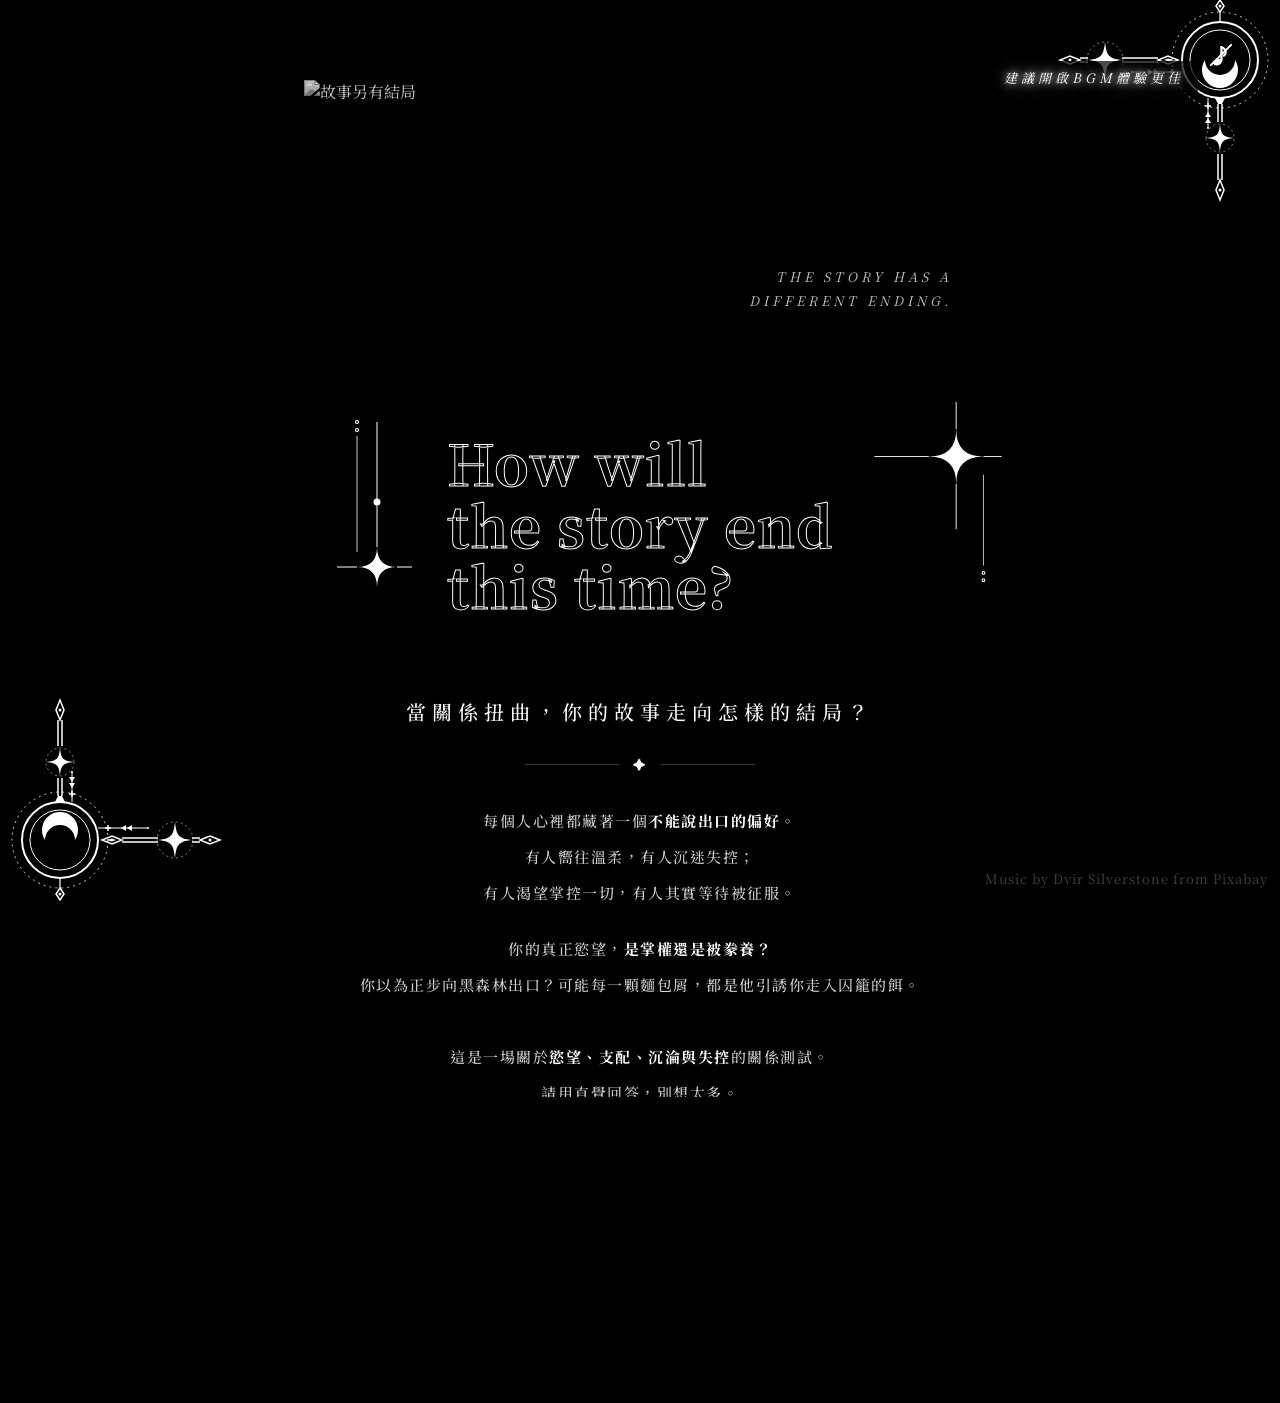
==== commit 31bda9aa: "Vol2開通" ====
--- a/index.html
+++ b/index.html
@@ -1,377 +1,954 @@
-<!DOCTYPE html>
+<!doctype html>
 <html lang="zh-TW">
-<head>
+  <head>
     <meta charset="UTF-8" />
     <meta name="viewport" content="width=device-width, initial-scale=1.0" />
     <title>故事另有結局｜黑暗特質心理測驗</title>
     <link rel="preconnect" href="https://fonts.googleapis.com" />
-    <link href="https://fonts.googleapis.com/css2?family=Noto+Serif+TC:wght@400;500;700&display=swap" rel="stylesheet" />
+    <link
+      href="https://fonts.googleapis.com/css2?family=Noto+Serif+TC:wght@400;500;700&display=swap"
+      rel="stylesheet"
+    />
     <link rel="stylesheet" href="style.css" />
-    <meta name="description" content="你是主導者還是服從者？30秒測試你的黑暗特質">
-    <meta name="keywords" content="耽美,耽美小說,BL,BL小說,暗黑童話BL合本,黑暗童話,心理測驗,黑暗,心測,成人童話,黑森林測驗,故事另有結局,黑暗特質bl">
-    <meta name="author" content="九楠,火登,君羊,兌現藍,吳墨,相對之下,悠然,喵芭渴死姬,葦,蘇朵拉">
-
-    <meta property="og:type" content="website">
-    <meta property="og:title" content="故事另有結局｜黑暗特質BL心理測驗">
-    <meta property="og:description" content="你是主導者還是服從者？30秒測試你的黑暗特質">
-    <meta property="og:url" content="https://tealize-write.github.io/DarkBLstory/">
-    <meta property="og:image" content="https://tealize-write.github.io/DarkBLstory/img/og-image.jpg">
-
-    <meta name="twitter:card" content="summary_large_image">
-    <meta name="twitter:title" content="故事另有結局｜黑暗特質心理測驗">
-    <meta name="twitter:description" content="你是主導者還是服從者？30秒測試你的黑暗特質">
-    <meta name="twitter:image" content="https://tealize-write.github.io/DarkBLstory/img/og-image.jpg">
-
-    <link href="https://framerusercontent.com/images/gLBDVWoEiGCgerGKWfXdTwXWuRs.png" rel="icon" media="(prefers-color-scheme: light)">
-    <link href="https://framerusercontent.com/images/H7IAmey174R8HaEyrBHzaN5rnbA.png" rel="icon" media="(prefers-color-scheme: dark)">
-</head>
-<body>
-
-    <audio id="bgm" src="sonican-enchanted-fantasy-Music_by_Dvir_Silverstone_from_Pixabay.mp3" loop preload="auto" autoplay></audio>
-
-    <svg width="0" height="0" style="position:absolute" aria-hidden="true">
-        <defs>
-            <symbol id="compass" viewBox="0 0 220 220" overflow="visible">
-                <g>
-                    <circle cx="60" cy="160" r="48" fill="none" stroke="currentColor" stroke-width="0.8" stroke-dasharray="2 4" />
-                    <circle cx="60" cy="160" r="38" fill="none" stroke="currentColor" stroke-width="2" />
-                    <circle cx="60" cy="160" r="30" fill="none" stroke="currentColor" stroke-width="1" />
-                    <path d="M45,160 A15,15 0 1,1 75,160 A18,18 0 1,0 45,160" fill="currentColor" />
-                </g>
-
-                <g>
-                    <line x1="60" y1="198" x2="60" y2="208" stroke="currentColor" stroke-width="1.2" />
-                    <polygon points="60,208 64,214 60,220 56,214" fill="none" stroke="currentColor" stroke-width="1.5" />
-                    <circle cx="60" cy="214" r="1.5" fill="currentColor" />
-                </g>
-
-                <g>
-                    <polygon points="55,122 65,122 62,116 58,116" fill="currentColor" />
-
-                    <line x1="58" y1="116" x2="58" y2="98" stroke="currentColor" stroke-width="1.5" />
-                    <line x1="62" y1="116" x2="62" y2="98" stroke="currentColor" stroke-width="1.5" />
-
-                    <circle cx="60" cy="82" r="14" fill="none" stroke="currentColor" stroke-width="0.5" stroke-dasharray="2 3" />
-                    <path d="M60 68 C61 78, 62 81, 74 82 C62 83, 61 86, 60 96 C59 86, 58 83, 46 82 C58 81, 59 78, 60 68 Z" fill="currentColor" />
-
-                    <line x1="58" y1="66" x2="58" y2="40" stroke="currentColor" stroke-width="1.5" />
-                    <line x1="62" y1="66" x2="62" y2="40" stroke="currentColor" stroke-width="1.5" />
-
-                    <polygon points="60,20 64,30 60,40 56,30" fill="none" stroke="currentColor" stroke-width="1.5" />
-                    <circle cx="60" cy="30" r="1.5" fill="currentColor" />
-
-                    <line x1="72" y1="122" x2="72" y2="92" stroke="currentColor" stroke-width="1" />
-                    <circle cx="72" cy="92" r="1" fill="currentColor" />
-                    <line x1="69" y1="114" x2="75" y2="114" stroke="currentColor" stroke-width="1.5" />
-                    <line x1="72" y1="111" x2="72" y2="117" stroke="currentColor" stroke-width="1.5" />
-                    <polygon points="69,103 75,103 72,108" fill="currentColor" />
-                    <polygon points="69,97 75,97 72,102" fill="currentColor" />
-                </g>
-
-                <g>
-                    <polygon points="102,160 112,156 122,160 112,164" fill="none" stroke="currentColor" stroke-width="1.5" />
-                    <polygon points="106,160 112,158.5 116,160 112,161.5" fill="currentColor" />
-                    <line x1="122" y1="158" x2="158" y2="158" stroke="currentColor" stroke-width="1.5" />
-                    <line x1="122" y1="162" x2="158" y2="162" stroke="currentColor" stroke-width="1.5" />
-
-                    <circle cx="175" cy="160" r="18" fill="none" stroke="currentColor" stroke-width="0.5" stroke-dasharray="2 3" />
-                    <path d="M175 142 C176.5 155, 178 158.5, 192 160 C178 161.5, 176.5 165, 175 178 C173.5 165, 172 161.5, 158 160 C172 158.5, 173.5 155, 175 142 Z" fill="currentColor" />
-
-                    <line x1="192" y1="158" x2="200" y2="158" stroke="currentColor" stroke-width="1.5" />
-                    <line x1="192" y1="162" x2="200" y2="162" stroke="currentColor" stroke-width="1.5" />
-
-                    <polygon points="220,160 210,156 200,160 210,164" fill="none" stroke="currentColor" stroke-width="1.5" />
-                    <circle cx="210" cy="160" r="1.5" fill="currentColor" />
-
-                    <line x1="98" y1="148" x2="148" y2="148" stroke="currentColor" stroke-width="1" />
-                    <circle cx="148" cy="148" r="1" fill="currentColor" />
-                    <line x1="105" y1="148" x2="111" y2="148" stroke="currentColor" stroke-width="1.5" />
-                    <line x1="108" y1="145" x2="108" y2="151" stroke="currentColor" stroke-width="1.5" />
-                    <polygon points="132,145 132,151 127,148" fill="currentColor" />
-                    <polygon points="126,145 126,151 121,148" fill="currentColor" />
-                </g>
-            </symbol>
-        </defs>
+    <meta
+      name="description"
+      content="你是主導者還是服從者？30秒測試你的黑暗特質"
+    />
+    <meta
+      name="keywords"
+      content="耽美,耽美小說,BL,BL小說,暗黑童話BL合本,黑暗童話,心理測驗,黑暗,心測,成人童話,黑森林測驗,故事另有結局,黑暗特質bl"
+    />
+    <meta
+      name="author"
+      content="九楠,火登,君羊,兌現藍,吳墨,相對之下,悠然,喵芭渴死姬,葦,蘇朵拉"
+    />
+
+    <meta property="og:type" content="website" />
+    <meta property="og:title" content="故事另有結局｜黑暗特質BL心理測驗" />
+    <meta
+      property="og:description"
+      content="你是主導者還是服從者？30秒測試你的黑暗特質"
+    />
+    <meta
+      property="og:url"
+      content="https://tealize-write.github.io/DarkBLstory/"
+    />
+    <meta
+      property="og:image"
+      content="https://tealize-write.github.io/DarkBLstory/img/og-image.jpg"
+    />
+
+    <meta name="twitter:card" content="summary_large_image" />
+    <meta name="twitter:title" content="故事另有結局｜黑暗特質心理測驗" />
+    <meta
+      name="twitter:description"
+      content="你是主導者還是服從者？30秒測試你的黑暗特質"
+    />
+    <meta
+      name="twitter:image"
+      content="https://tealize-write.github.io/DarkBLstory/img/og-image.jpg"
+    />
+
+    <link
+      href="https://framerusercontent.com/images/gLBDVWoEiGCgerGKWfXdTwXWuRs.png"
+      rel="icon"
+      media="(prefers-color-scheme: light)"
+    />
+    <link
+      href="https://framerusercontent.com/images/H7IAmey174R8HaEyrBHzaN5rnbA.png"
+      rel="icon"
+      media="(prefers-color-scheme: dark)"
+    />
+  </head>
+  <body>
+    <audio
+      id="bgm"
+      src="sonican-enchanted-fantasy-Music_by_Dvir_Silverstone_from_Pixabay.mp3"
+      loop
+      preload="auto"
+      autoplay
+    ></audio>
+
+    <svg width="0" height="0" style="position: absolute" aria-hidden="true">
+      <defs>
+        <symbol id="compass" viewBox="0 0 220 220" overflow="visible">
+          <g>
+            <circle
+              cx="60"
+              cy="160"
+              r="48"
+              fill="none"
+              stroke="currentColor"
+              stroke-width="0.8"
+              stroke-dasharray="2 4"
+            />
+            <circle
+              cx="60"
+              cy="160"
+              r="38"
+              fill="none"
+              stroke="currentColor"
+              stroke-width="2"
+            />
+            <circle
+              cx="60"
+              cy="160"
+              r="30"
+              fill="none"
+              stroke="currentColor"
+              stroke-width="1"
+            />
+            <path
+              d="M45,160 A15,15 0 1,1 75,160 A18,18 0 1,0 45,160"
+              fill="currentColor"
+            />
+          </g>
+
+          <g>
+            <line
+              x1="60"
+              y1="198"
+              x2="60"
+              y2="208"
+              stroke="currentColor"
+              stroke-width="1.2"
+            />
+            <polygon
+              points="60,208 64,214 60,220 56,214"
+              fill="none"
+              stroke="currentColor"
+              stroke-width="1.5"
+            />
+            <circle cx="60" cy="214" r="1.5" fill="currentColor" />
+          </g>
+
+          <g>
+            <polygon points="55,122 65,122 62,116 58,116" fill="currentColor" />
+
+            <line
+              x1="58"
+              y1="116"
+              x2="58"
+              y2="98"
+              stroke="currentColor"
+              stroke-width="1.5"
+            />
+            <line
+              x1="62"
+              y1="116"
+              x2="62"
+              y2="98"
+              stroke="currentColor"
+              stroke-width="1.5"
+            />
+
+            <circle
+              cx="60"
+              cy="82"
+              r="14"
+              fill="none"
+              stroke="currentColor"
+              stroke-width="0.5"
+              stroke-dasharray="2 3"
+            />
+            <path
+              d="M60 68 C61 78, 62 81, 74 82 C62 83, 61 86, 60 96 C59 86, 58 83, 46 82 C58 81, 59 78, 60 68 Z"
+              fill="currentColor"
+            />
+
+            <line
+              x1="58"
+              y1="66"
+              x2="58"
+              y2="40"
+              stroke="currentColor"
+              stroke-width="1.5"
+            />
+            <line
+              x1="62"
+              y1="66"
+              x2="62"
+              y2="40"
+              stroke="currentColor"
+              stroke-width="1.5"
+            />
+
+            <polygon
+              points="60,20 64,30 60,40 56,30"
+              fill="none"
+              stroke="currentColor"
+              stroke-width="1.5"
+            />
+            <circle cx="60" cy="30" r="1.5" fill="currentColor" />
+
+            <line
+              x1="72"
+              y1="122"
+              x2="72"
+              y2="92"
+              stroke="currentColor"
+              stroke-width="1"
+            />
+            <circle cx="72" cy="92" r="1" fill="currentColor" />
+            <line
+              x1="69"
+              y1="114"
+              x2="75"
+              y2="114"
+              stroke="currentColor"
+              stroke-width="1.5"
+            />
+            <line
+              x1="72"
+              y1="111"
+              x2="72"
+              y2="117"
+              stroke="currentColor"
+              stroke-width="1.5"
+            />
+            <polygon points="69,103 75,103 72,108" fill="currentColor" />
+            <polygon points="69,97 75,97 72,102" fill="currentColor" />
+          </g>
+
+          <g>
+            <polygon
+              points="102,160 112,156 122,160 112,164"
+              fill="none"
+              stroke="currentColor"
+              stroke-width="1.5"
+            />
+            <polygon
+              points="106,160 112,158.5 116,160 112,161.5"
+              fill="currentColor"
+            />
+            <line
+              x1="122"
+              y1="158"
+              x2="158"
+              y2="158"
+              stroke="currentColor"
+              stroke-width="1.5"
+            />
+            <line
+              x1="122"
+              y1="162"
+              x2="158"
+              y2="162"
+              stroke="currentColor"
+              stroke-width="1.5"
+            />
+
+            <circle
+              cx="175"
+              cy="160"
+              r="18"
+              fill="none"
+              stroke="currentColor"
+              stroke-width="0.5"
+              stroke-dasharray="2 3"
+            />
+            <path
+              d="M175 142 C176.5 155, 178 158.5, 192 160 C178 161.5, 176.5 165, 175 178 C173.5 165, 172 161.5, 158 160 C172 158.5, 173.5 155, 175 142 Z"
+              fill="currentColor"
+            />
+
+            <line
+              x1="192"
+              y1="158"
+              x2="200"
+              y2="158"
+              stroke="currentColor"
+              stroke-width="1.5"
+            />
+            <line
+              x1="192"
+              y1="162"
+              x2="200"
+              y2="162"
+              stroke="currentColor"
+              stroke-width="1.5"
+            />
+
+            <polygon
+              points="220,160 210,156 200,160 210,164"
+              fill="none"
+              stroke="currentColor"
+              stroke-width="1.5"
+            />
+            <circle cx="210" cy="160" r="1.5" fill="currentColor" />
+
+            <line
+              x1="98"
+              y1="148"
+              x2="148"
+              y2="148"
+              stroke="currentColor"
+              stroke-width="1"
+            />
+            <circle cx="148" cy="148" r="1" fill="currentColor" />
+            <line
+              x1="105"
+              y1="148"
+              x2="111"
+              y2="148"
+              stroke="currentColor"
+              stroke-width="1.5"
+            />
+            <line
+              x1="108"
+              y1="145"
+              x2="108"
+              y2="151"
+              stroke="currentColor"
+              stroke-width="1.5"
+            />
+            <polygon points="132,145 132,151 127,148" fill="currentColor" />
+            <polygon points="126,145 126,151 121,148" fill="currentColor" />
+          </g>
+        </symbol>
+      </defs>
     </svg>
 
     <div class="art-layer" aria-hidden="true">
-        <div class="art-bl"><svg viewBox="0 0 220 220"><use href="#compass" /></svg></div>
-        <div class="art-tr"><svg viewBox="0 0 220 220"><use href="#compass" transform="translate(220,220) scale(-1,-1)" /></svg></div>
-    </div><button id="audio-btn" type="button" aria-label="切換音樂" onclick="toggleAudio()">
-        <div class="audio-icon-wrap">
-            <svg class="icon-bars" viewBox="0 0 18 18" fill="none">
-                <rect class="bar1" x="2" y="7" width="2.2" height="5.5" rx=".6" fill="currentColor" style="transform-origin:3.1px 12.5px" />
-                <rect class="bar2" x="7.9" y="4" width="2.2" height="8.5" rx=".6" fill="currentColor" style="transform-origin:9px 12.5px" />
-                <rect class="bar3" x="13.8" y="7" width="2.2" height="5.5" rx=".6" fill="currentColor" style="transform-origin:14.9px 12.5px" />
-            </svg>
-            <svg class="icon-note" viewBox="0 0 18 18" fill="none">
-                <ellipse cx="6.5" cy="14" rx="3" ry="2.2" transform="rotate(-15 6.5 14)" fill="currentColor" />
-                <line x1="9.3" y1="13" x2="9.3" y2="3.5" stroke="currentColor" stroke-width="1.6" stroke-linecap="round" />
-                <path d="M9.3,3.5 C12.5,4.8 13.2,7.5 11,9.5" fill="none" stroke="currentColor" stroke-width="1.4" stroke-linecap="round" />
-                <line x1="2" y1="16" x2="16" y2="2" stroke="currentColor" stroke-width="1.4" stroke-linecap="round" />
-            </svg>
-        </div>
+      <div class="art-bl">
+        <svg viewBox="0 0 220 220"><use href="#compass" /></svg>
+      </div>
+      <div class="art-tr">
+        <svg viewBox="0 0 220 220">
+          <use href="#compass" transform="translate(220,220) scale(-1,-1)" />
+        </svg>
+      </div>
+    </div>
+    <button
+      id="audio-btn"
+      type="button"
+      aria-label="切換音樂"
+      onclick="toggleAudio()"
+    >
+      <div class="audio-icon-wrap">
+        <svg class="icon-bars" viewBox="0 0 18 18" fill="none">
+          <rect
+            class="bar1"
+            x="2"
+            y="7"
+            width="2.2"
+            height="5.5"
+            rx=".6"
+            fill="currentColor"
+            style="transform-origin: 3.1px 12.5px"
+          />
+          <rect
+            class="bar2"
+            x="7.9"
+            y="4"
+            width="2.2"
+            height="8.5"
+            rx=".6"
+            fill="currentColor"
+            style="transform-origin: 9px 12.5px"
+          />
+          <rect
+            class="bar3"
+            x="13.8"
+            y="7"
+            width="2.2"
+            height="5.5"
+            rx=".6"
+            fill="currentColor"
+            style="transform-origin: 14.9px 12.5px"
+          />
+        </svg>
+        <svg class="icon-note" viewBox="0 0 18 18" fill="none">
+          <ellipse
+            cx="6.5"
+            cy="14"
+            rx="3"
+            ry="2.2"
+            transform="rotate(-15 6.5 14)"
+            fill="currentColor"
+          />
+          <line
+            x1="9.3"
+            y1="13"
+            x2="9.3"
+            y2="3.5"
+            stroke="currentColor"
+            stroke-width="1.6"
+            stroke-linecap="round"
+          />
+          <path
+            d="M9.3,3.5 C12.5,4.8 13.2,7.5 11,9.5"
+            fill="none"
+            stroke="currentColor"
+            stroke-width="1.4"
+            stroke-linecap="round"
+          />
+          <line
+            x1="2"
+            y1="16"
+            x2="16"
+            y2="2"
+            stroke="currentColor"
+            stroke-width="1.4"
+            stroke-linecap="round"
+          />
+        </svg>
+      </div>
     </button>
     <div id="audio-hint" aria-hidden="true">建議開啟BGM體驗更佳</div>
 
     <div id="app">
-
-        <section id="intro" class="section in">
-            <div class="banner-wrap">
-                <img src="https://framerusercontent.com/images/U9tml45l5qnasVf4dveA1xGFc.png" alt="故事另有結局" />
-                <div class="banner-caption">
-                    The story has a<br>different ending.
-                </div>
+      <section id="intro" class="section in">
+        <div class="banner-wrap">
+          <img
+            src="https://framerusercontent.com/images/U9tml45l5qnasVf4dveA1xGFc.png"
+            alt="故事另有結局"
+          />
+          <div class="banner-caption">
+            The story has a<br />different ending.
+          </div>
+        </div>
+
+        <div class="title-wrap">
+          <svg class="title-deco-left" viewBox="0 0 80 220">
+            <circle
+              cx="25"
+              cy="30"
+              r="1.5"
+              fill="none"
+              stroke="currentColor"
+              stroke-width="1.2"
+            />
+            <circle
+              cx="25"
+              cy="38"
+              r="1.5"
+              fill="none"
+              stroke="currentColor"
+              stroke-width="1.2"
+            />
+            <line
+              x1="25"
+              y1="44"
+              x2="25"
+              y2="160"
+              stroke="currentColor"
+              stroke-width="0.8"
+            />
+            <line
+              x1="45"
+              y1="30"
+              x2="45"
+              y2="155"
+              stroke="currentColor"
+              stroke-width="1"
+            />
+            <circle cx="45" cy="110" r="3.5" fill="currentColor" />
+            <path
+              d="M45,155 Q45,175 65,175 Q45,175 45,195 Q45,175 25,175 Q45,175 45,155 Z"
+              fill="currentColor"
+            />
+            <line
+              x1="5"
+              y1="175"
+              x2="25"
+              y2="175"
+              stroke="currentColor"
+              stroke-width="1"
+            />
+            <line
+              x1="65"
+              y1="175"
+              x2="80"
+              y2="175"
+              stroke="currentColor"
+              stroke-width="1"
+            />
+          </svg>
+
+          <div class="h1">How will<br />the story end<br />this time?</div>
+
+          <svg class="title-deco-right" viewBox="0 0 140 220">
+            <path
+              d="M90,30 Q90,60 120,60 Q90,60 90,90 Q90,60 60,60 Q90,60 90,30 Z"
+              fill="currentColor"
+            />
+            <line
+              x1="0"
+              y1="60"
+              x2="60"
+              y2="60"
+              stroke="currentColor"
+              stroke-width="1"
+            />
+            <line
+              x1="120"
+              y1="60"
+              x2="140"
+              y2="60"
+              stroke="currentColor"
+              stroke-width="1"
+            />
+            <line
+              x1="90"
+              y1="0"
+              x2="90"
+              y2="30"
+              stroke="currentColor"
+              stroke-width="1"
+            />
+            <line
+              x1="90"
+              y1="90"
+              x2="90"
+              y2="140"
+              stroke="currentColor"
+              stroke-width="1"
+            />
+            <line
+              x1="120"
+              y1="80"
+              x2="120"
+              y2="180"
+              stroke="currentColor"
+              stroke-width="0.8"
+            />
+            <circle
+              cx="120"
+              cy="188"
+              r="1.5"
+              fill="none"
+              stroke="currentColor"
+              stroke-width="1.2"
+            />
+            <circle
+              cx="120"
+              cy="196"
+              r="1.5"
+              fill="none"
+              stroke="currentColor"
+              stroke-width="1.2"
+            />
+          </svg>
+        </div>
+
+        <div class="subtitle">當關係扭曲，你的故事走向怎樣的結局？</div>
+        <div class="rule"></div>
+
+        <p class="lead">
+          每個人心裡都藏著一個<strong>不能說出口的偏好</strong>。<br />
+          有人嚮往溫柔，有人沉迷失控；<br />
+          有人渴望掌控一切，有人其實等待被征服。
+        </p>
+        <p class="lead">
+          你的真正慾望，<strong>是掌權還是被豢養？</strong><br />
+          你以為正步向黑森林出口？可能每一顆麵包屑，都是他引誘你走入囚籠的餌。<br />
+          <br />
+          這是一場關於<strong>慾望、支配、沉淪與失控</strong>的關係測試。<br />
+          請用直覺回答，別想太多。
+        </p>
+
+        <div class="btn-row" style="margin-top: 50px">
+          <button class="btn" type="button" onclick="startQuiz()">
+            前往黑森林
+          </button>
+        </div>
+      </section>
+
+      <section id="quiz" class="section hidden">
+        <button
+          class="back-btn"
+          type="button"
+          onclick="confirmRestart()"
+          aria-label="重新開始"
+        >
+          <svg
+            viewBox="0 0 18 18"
+            fill="none"
+            stroke="currentColor"
+            stroke-width="1.2"
+          >
+            <polyline points="11,3 5,9 11,15" />
+            <line x1="5" y1="9" x2="16" y2="9" />
+          </svg>
+          重新開始
+        </button>
+        <div class="meta">
+          <div id="quiz-label">Question I of VIII</div>
+          <div>Choose by instinct</div>
+        </div>
+        <div class="progress" id="progress"></div>
+        <div class="qno" id="qno">— I —</div>
+        <div class="qtext" id="qtext"></div>
+        <div class="options" id="options"></div>
+        <div
+          id="skip-wrap"
+          style="text-align: right; margin-top: 16px; display: none"
+        >
+          <button
+            class="skip-btn"
+            type="button"
+            id="skip-btn"
+            onclick="skipTypewriter()"
+          >
+            skip ››
+          </button>
+        </div>
+      </section>
+
+      <section id="result" class="section hidden">
+        <div class="result-hero in">
+          <div class="result-img-wrap">
+            <img id="result-img" class="result-img" src="" alt="結果圖" />
+          </div>
+          <div class="result-hero-info">
+            <div class="r-eyebrow">揭曉黑暗特質 ──</div>
+            <div class="r-name" id="r-name"></div>
+            <div class="r-compound" id="r-compound"></div>
+            <div class="r-desc" id="r-desc"></div>
+            <div class="r-mbti" id="r-mbti"></div>
+          </div>
+        </div>
+
+        <div class="result-body in" style="animation-delay: 0.2s">
+          <div class="seals tarot-frame" id="seals"></div>
+
+          <div class="block">
+            <div class="lab">專屬台詞</div>
+            <div
+              class="txt"
+              id="r-quote"
+              style="font-style: italic; margin-bottom: 32px"
+            ></div>
+
+            <div class="lab">黑暗印痕</div>
+            <div class="txt muted" id="r-guide"></div>
+          </div>
+
+          <div class="block cp-block" id="r-cp"></div>
+
+          <div class="block">
+            <div class="adult-warning">
+              ✦ 以下為 18 禁成人向作品試閱與預購入口，請確認已年滿 18 歲再觀看。
             </div>
-
-            <div class="title-wrap">
-                <svg class="title-deco-left" viewBox="0 0 80 220">
-                    <circle cx="25" cy="30" r="1.5" fill="none" stroke="currentColor" stroke-width="1.2" />
-                    <circle cx="25" cy="38" r="1.5" fill="none" stroke="currentColor" stroke-width="1.2" />
-                    <line x1="25" y1="44" x2="25" y2="160" stroke="currentColor" stroke-width="0.8" />
-                    <line x1="45" y1="30" x2="45" y2="155" stroke="currentColor" stroke-width="1" />
-                    <circle cx="45" cy="110" r="3.5" fill="currentColor" />
-                    <path d="M45,155 Q45,175 65,175 Q45,175 45,195 Q45,175 25,175 Q45,175 45,155 Z" fill="currentColor" />
-                    <line x1="5" y1="175" x2="25" y2="175" stroke="currentColor" stroke-width="1" />
-                    <line x1="65" y1="175" x2="80" y2="175" stroke="currentColor" stroke-width="1" />
-                </svg>
-
-                <div class="h1">How will<br>the story end<br>this time?</div>
-
-                <svg class="title-deco-right" viewBox="0 0 140 220">
-                    <path d="M90,30 Q90,60 120,60 Q90,60 90,90 Q90,60 60,60 Q90,60 90,30 Z" fill="currentColor" />
-                    <line x1="0" y1="60" x2="60" y2="60" stroke="currentColor" stroke-width="1" />
-                    <line x1="120" y1="60" x2="140" y2="60" stroke="currentColor" stroke-width="1" />
-                    <line x1="90" y1="0" x2="90" y2="30" stroke="currentColor" stroke-width="1" />
-                    <line x1="90" y1="90" x2="90" y2="140" stroke="currentColor" stroke-width="1" />
-                    <line x1="120" y1="80" x2="120" y2="180" stroke="currentColor" stroke-width="0.8" />
-                    <circle cx="120" cy="188" r="1.5" fill="none" stroke="currentColor" stroke-width="1.2" />
-                    <circle cx="120" cy="196" r="1.5" fill="none" stroke="currentColor" stroke-width="1.2" />
-                </svg>
+            <div class="lab">解鎖故事樣本</div>
+
+            <div class="cta" id="r-cta"></div>
+
+            <div class="lab" style="margin-top: 56px; margin-bottom: 24px">
+              電子書平台
             </div>
 
-            <div class="subtitle">當關係扭曲，你的故事走向怎樣的結局？</div>
-            <div class="rule"></div>
-
-            <p class="lead">
-                每個人心裡都藏著一個<strong>不能說出口的偏好</strong>。<br />
-                有人嚮往溫柔，有人沉迷失控；<br />
-                有人渴望掌控一切，有人其實等待被征服。
-            </p>
-            <p class="lead">
-                你的真正慾望，<strong>是掌權還是被豢養？</strong><br />
-                你以為正步向黑森林出口？可能每一顆麵包屑，都是他引誘你走入囚籠的餌。<br />
-                <br />
-                這是一場關於<strong>慾望、支配、沉淪與失控</strong>的關係測試。<br />
-                請用直覺回答，別想太多。
-            </p>
-
-            <div class="btn-row" style="margin-top:50px;">
-                <button class="btn" type="button" onclick="startQuiz()">前往黑森林</button>
+            <div class="buy-book-wrap">
+              <a
+                href="https://readmoo.com/book/2104525190001?agree_adult=yes&without_passkeys=true"
+                target="_blank"
+                rel="noopener noreferrer"
+                class="buy-book-card"
+                onclick="trackBuyLink('click_readmoo')"
+              >
+                <span class="bbc-shop"
+                  >Readmoo<span class="age-badge">18+</span></span
+                >
+                <span class="bbc-action">進入讀墨 ➔</span>
+              </a>
+
+              <a
+                href="https://cxc.today/zh/@wai7904/work/48763"
+                target="_blank"
+                rel="noopener noreferrer"
+                class="buy-book-card"
+                onclick="trackBuyLink('click_cxc')"
+              >
+                <span class="bbc-shop"
+                  >CxC <span class="age-badge">18+</span></span
+                >
+                <span class="bbc-action">進入CxC ➔</span>
+              </a>
+
+              <a
+                href="https://www.penana.com/story/206516"
+                target="_blank"
+                rel="noopener noreferrer"
+                class="buy-book-card"
+                onclick="trackBuyLink('click_penana')"
+              >
+                <span class="bbc-shop"
+                  >Penana <span class="age-badge">18+</span></span
+                >
+                <span class="bbc-action">進入蕉園 ➔</span>
+              </a>
+
+              <a
+                href="https://www.bookwalker.com.tw/product/294269"
+                target="_blank"
+                rel="noopener noreferrer"
+                class="buy-book-card"
+                onclick="trackBuyLink('click_bookwalker')"
+              >
+                <span class="bbc-shop">BookWalker<span class="age-badge">18+</span></span>
+                <span class="bbc-action">進入漫讀 ➔</span>
+              </a>
             </div>
-        </section>
-
-        <section id="quiz" class="section hidden">
-            <button class="back-btn" type="button" onclick="confirmRestart()" aria-label="重新開始">
-                <svg viewBox="0 0 18 18" fill="none" stroke="currentColor" stroke-width="1.2">
-                    <polyline points="11,3 5,9 11,15" />
-                    <line x1="5" y1="9" x2="16" y2="9" />
-                </svg>
-                重新開始
+          </div>
+
+          <div class="stats" id="stats">
+            <div id="pop-chart"></div>
+            <div id="pop-line" style="margin-top: 12px">
+              ✦ 正在讀取黑森林數據⋯⋯
+            </div>
+          </div>
+
+          <div class="share-divider"></div>
+          <div
+            class="btn-line-sticker-wrap"
+            style="margin-top: 24px; margin-bottom: 20px"
+          >
+            <a
+              href="https://line.me/S/sticker/33376988"
+              target="_blank"
+              rel="noopener noreferrer"
+              class="btn-line-sticker"
+              onclick="trackBuyLink('click_line_sticker')"
+            >
+              <img class="line-sticker-icon" src="img/LINE.png" alt="LINE" />
+              <span class="line-sticker-label">
+                <span class="line-sticker-title">LINE 貼圖</span>
+                <span class="line-sticker-sub">forest sticker shop →</span>
+              </span>
+            </a>
+          </div>
+          <div class="btn-row share-row" style="margin-top: 24px">
+            <button
+              class="btn mini share-btn"
+              type="button"
+              onclick="shareResultAsImage()"
+            >
+              儲存完整結果
             </button>
-            <div class="meta">
-                <div id="quiz-label">Question I of VIII</div>
-                <div>Choose by instinct</div>
+            <button
+              class="btn mini share-btn short-share"
+              type="button"
+              onclick="shareShortImage()"
+            >
+              存成 IG 圖
+            </button>
+          </div>
+          <div class="btn-row" style="margin-top: 16px">
+            <button
+              class="btn back-to-forest"
+              type="button"
+              onclick="location.reload()"
+            >
+              回到黑森林入口
+            </button>
+          </div>
+        </div>
+
+        <footer class="site-footer-links">
+          <!-- ── 探索更多 ── -->
+          <p class="footer-heading">✦ 探索更多 ✦</p>
+          <div class="footer-explore">
+            <a
+              href="https://tealize-write.github.io/TwistedTales/"
+              target="_blank"
+              rel="noopener"
+              class="footer-explore-card"
+            >
+              <img
+                class="footer-explore-img"
+                src="img/fc_vol2.png"
+                alt="黑童話測驗 Vol.2"
+              />
+              <div class="footer-explore-body">
+                <span class="footer-explore-eyebrow">Vol.2</span>
+                <span class="footer-explore-title">黑童話測驗</span>
+                <span class="footer-explore-desc">黑森林測驗延伸</span>
+              </div>
+            </a>
+            <a
+              href="https://early-marketplaces-521584.framer.app/"
+              target="_blank"
+              rel="noopener"
+              class="footer-explore-card"
+            >
+              <img
+                class="footer-explore-img"
+                src="img/fc_site.png"
+                alt="官網"
+              />
+              <div class="footer-explore-body">
+                <span class="footer-explore-eyebrow">Official</span>
+                <span class="footer-explore-title">官網</span>
+                <span class="footer-explore-desc">故事另有結局</span>
+              </div>
+            </a>
+          </div>
+
+          <!-- ── 製作群 & 合本作者 ── -->
+          <div class="footer-members-wrap">
+            <p class="footer-heading">✦ 大癲製作 ✦</p>
+            <div class="footer-members">
+              <a
+                href="https://tealize-write.github.io/"
+                target="_blank"
+                rel="noopener"
+                class="footer-member-card"
+              >
+                <img
+                  class="footer-member-img"
+                  src="img/fc_dui.png"
+                  alt="兌現藍"
+                />
+                <span class="footer-member-name">兌現藍</span>
+                <span class="footer-member-role">程式 &amp; 插圖</span>
+              </a>
+              <a
+                href="https://portaly.cc/dorasu2020"
+                target="_blank"
+                rel="noopener"
+                class="footer-member-card"
+              >
+                <img
+                  class="footer-member-img"
+                  src="img/fc_su.png"
+                  alt="蘇朵拉"
+                />
+                <span class="footer-member-name">蘇朵拉</span>
+                <span class="footer-member-role">題目設計者</span>
+              </a>
+              <a
+                href="https://portaly.cc/Junyun1021"
+                target="_blank"
+                rel="noopener"
+                class="footer-member-card"
+              >
+                <img
+                  class="footer-member-img"
+                  src="img/fc_junyang.png"
+                  alt="君羊"
+                />
+                <span class="footer-member-name">君羊</span>
+                <span class="footer-member-role">UIUX設計指導</span>
+              </a>
+              <a
+                href="https://portaly.cc/wai79040?utm_source=qrcode&amp;utm_medium=qrcode"
+                target="_blank"
+                rel="noopener"
+                class="footer-member-card"
+              >
+                <img class="footer-member-img" src="img/fc_wei.png" alt="葦" />
+                <span class="footer-member-name">葦</span>
+                <span class="footer-member-role">前導設計 &amp; 智囊團</span>
+              </a>
+              <a
+                href="https://portaly.cc/universe37"
+                target="_blank"
+                rel="noopener"
+                class="footer-member-card"
+              >
+                <img
+                  class="footer-member-img"
+                  src="img/fc_xiang.png"
+                  alt="相對之下"
+                />
+                <span class="footer-member-name">相對之下</span>
+                <span class="footer-member-role">智囊團 &amp; 音樂提供</span>
+              </a>
+              <a
+                href="https://portaly.cc/fondannnnnn"
+                target="_blank"
+                rel="noopener"
+                class="footer-member-card"
+              >
+                <img
+                  class="footer-member-img"
+                  src="img/fc_huodeng.png"
+                  alt="火登"
+                />
+                <span class="footer-member-name">火登</span>
+                <span class="footer-member-role">標題字設計</span>
+              </a>
+              <a
+                href="https://gattungneun.github.io/ninezhennan/"
+                target="_blank"
+                rel="noopener"
+                class="footer-member-card"
+              >
+                <img
+                  class="footer-member-img"
+                  src="img/fc_jiunan.png"
+                  alt="九楠"
+                />
+                <span class="footer-member-name">九楠</span>
+              </a>
+              <a
+                href="https://portaly.cc/wumo3362"
+                target="_blank"
+                rel="noopener"
+                class="footer-member-card"
+              >
+                <img class="footer-member-img" src="img/fc_mo.png" alt="吳墨" />
+                <span class="footer-member-name">吳墨</span>
+              </a>
+              <a
+                href="https://www.plurk.com/m/lin09090"
+                target="_blank"
+                rel="noopener"
+                class="footer-member-card"
+              >
+                <img
+                  class="footer-member-img"
+                  src="img/fc_you.png"
+                  alt="悠然"
+                />
+                <span class="footer-member-name">悠然</span>
+              </a>
+              <a
+                href="https://portaly.cc/meowbarksky"
+                target="_blank"
+                rel="noopener"
+                class="footer-member-card"
+              >
+                <img
+                  class="footer-member-img"
+                  src="img/fc_miao.png"
+                  alt="喵芭渴死姬"
+                />
+                <span class="footer-member-name">喵芭渴死姬</span>
+              </a>
             </div>
-            <div class="progress" id="progress"></div>
-            <div class="qno" id="qno">— I —</div>
-            <div class="qtext" id="qtext"></div>
-            <div class="options" id="options"></div>
-            <div id="skip-wrap" style="text-align:right;margin-top:16px;display:none;">
-                <button class="skip-btn" type="button" id="skip-btn" onclick="skipTypewriter()">
-                    skip ››
-                </button>
+            <p class="footer-heading footer-heading--collab">✦ 鳴謝 ✦</p>
+            <div class="footer-collab">
+              <div class="footer-member-card footer-member-nolink">
+                <img class="footer-member-img" src="img/fc_kai.png" alt="KAI" />
+                <span class="footer-member-name">KAI</span>
+                <span class="footer-member-role">人物插圖</span>
+              </div>
+              <a
+                href="https://www.plurk.com/u/hsplm"
+                target="_blank"
+                rel="noopener"
+                class="footer-member-card"
+              >
+                <img
+                  class="footer-member-img"
+                  src="img/fc_wood.png"
+                  alt="海上漂流木"
+                />
+                <span class="footer-member-name">海上漂流木</span>
+                <span class="footer-member-role">書封繪師</span>
+              </a>
             </div>
-        </section>
-
-        <section id="result" class="section hidden">
-
-            <div class="result-hero in">
-                <div class="result-img-wrap">
-                    <img id="result-img" class="result-img" src="" alt="結果圖" />
-                </div>
-                <div class="result-hero-info">
-                    <div class="r-eyebrow">揭曉黑暗特質 ──</div>
-                    <div class="r-name" id="r-name"></div>
-                    <div class="r-compound" id="r-compound"></div>
-                    <div class="r-desc" id="r-desc"></div>
-                    <div class="r-mbti" id="r-mbti"></div>
-                </div>
-            </div>
-
-            <div class="result-body in" style="animation-delay:.2s;">
-
-                <div class="seals tarot-frame" id="seals"></div>
-
-                <div class="block">
-                    <div class="lab">專屬台詞</div>
-                    <div class="txt" id="r-quote" style="font-style:italic; margin-bottom: 32px;"></div>
-
-                    <div class="lab">黑暗印痕</div>
-                    <div class="txt muted" id="r-guide"></div>
-                </div>
-
-                <div class="block cp-block" id="r-cp"></div>
-
-                <div class="block">
-                    <div class="adult-warning">✦ 以下為 18 禁成人向作品試閱與預購入口，請確認已年滿 18 歲再觀看。</div>
-                    <div class="lab">解鎖故事樣本</div>
-
-                    <div class="cta" id="r-cta"></div>
-
-                    <div class="lab" style="margin-top: 56px; margin-bottom: 24px;">電子書平台</div>
-
-                    <div class="buy-book-wrap">
-                        <a href="https://readmoo.com/book/2104525190001?agree_adult=yes&without_passkeys=true" target="_blank" rel="noopener noreferrer" class="buy-book-card" onclick="trackBuyLink('click_readmoo')">
-                            <span class="bbc-shop">Readmoo<span class="age-badge">18+</span></span>
-                            <span class="bbc-action">進入讀墨 ➔</span>
-                        </a>
-
-                        <a href="https://cxc.today/zh/@wai7904/work/48763" target="_blank" rel="noopener noreferrer" class="buy-book-card" onclick="trackBuyLink('click_cxc')">
-                            <span class="bbc-shop">CxC <span class="age-badge">18+</span></span>
-                            <span class="bbc-action">進入CxC ➔</span>
-                        </a>
-
-                        <a href="https://www.penana.com/story/206516" target="_blank" rel="noopener noreferrer" class="buy-book-card" onclick="trackBuyLink('click_penana')">
-                            <span class="bbc-shop">Penana <span class="age-badge">18+</span></span>
-                            <span class="bbc-action">進入蕉園 ➔</span>
-                        </a>
-                    </div>
-                </div>
-
-                <div class="stats" id="stats">
-                    <div id="pop-chart"></div>
-                    <div id="pop-line" style="margin-top:12px;">✦ 正在讀取黑森林數據⋯⋯</div>
-                </div>
-
-                <div class="share-divider"></div>
-                <div class="btn-line-sticker-wrap" style="margin-top:24px; margin-bottom:20px;">
-                    <a href="https://line.me/S/sticker/33376988"
-                       target="_blank"
-                       rel="noopener noreferrer"
-                       class="btn-line-sticker"
-                       onclick="trackBuyLink('click_line_sticker')">
-                        <svg class="line-sticker-icon" viewBox="0 0 24 24" fill="none" xmlns="http://www.w3.org/2000/svg">
-                            <path d="M12 2C6.48 2 2 6.03 2 11c0 3.16 1.68 5.95 4.27 7.72-.18.65-.68 2.38-.78 2.75-.13.46.17.46.36.34.15-.1 2.42-1.6 3.4-2.25.87.13 1.78.2 2.75.2 5.52 0 10-4.03 10-9C22 6.03 17.52 2 12 2z" fill="rgba(6,199,85,0.9)"/>
-                            <path d="M8.5 13h7M8.5 11h3M8.5 9h5" stroke="#000" stroke-width="1.5" stroke-linecap="round"/>
-                        </svg>
-                        <span class="line-sticker-label">
-                            <span class="line-sticker-title">黑森林 LINE 貼圖</span>
-                            <span class="line-sticker-sub">forest sticker shop →</span>
-                        </span>
-                    </a>
-                </div>
-                <div class="btn-row share-row" style="margin-top:24px;">
-                    <button class="btn mini share-btn" type="button" onclick="shareResultAsImage()">
-                        儲存完整結果
-                    </button>
-                    <button class="btn mini share-btn short-share" type="button" onclick="shareShortImage()">
-                        存成 IG 圖
-                    </button>
-                </div>
-                <div class="btn-row" style="margin-top:16px;">
-                    <button class="btn back-to-forest" type="button" onclick="location.reload()">回到黑森林入口</button>
-                </div>
-            </div>
-
-            <footer class="site-footer-links">
-
-              <!-- ── 探索更多 ── -->
-              <p class="footer-heading">✦ 探索更多 ✦</p>
-              <div class="footer-explore">
-                <div class="footer-explore-card footer-explore-soon">
-                  <img class="footer-explore-img" src="img/fc_vol2.png" alt="黑童話測驗 Vol.2" />
-                  <div class="footer-explore-body">
-                    <span class="footer-explore-eyebrow">Vol.2</span>
-                    <span class="footer-explore-title">黑童話測驗</span>
-                    <span class="footer-explore-desc">Coming Soon</span>
-                  </div>
-                </div>
-                <a href="https://early-marketplaces-521584.framer.app/" target="_blank" rel="noopener" class="footer-explore-card">
-                  <img class="footer-explore-img" src="img/fc_site.png" alt="官網" />
-                  <div class="footer-explore-body">
-                    <span class="footer-explore-eyebrow">Official</span>
-                    <span class="footer-explore-title">官網</span>
-                    <span class="footer-explore-desc">故事另有結局</span>
-                  </div>
-                </a>
-              </div>
-
-              <!-- ── 製作群 & 合本作者 ── -->
-              <div class="footer-members-wrap">
-                <p class="footer-heading">✦ 製作與貢獻 ✦</p>
-                <div class="footer-members">
-                  <a href="https://tealize-write.github.io/" target="_blank" rel="noopener" class="footer-member-card">
-                    <img class="footer-member-img" src="img/fc_dui.png" alt="兌現藍" />
-                    <span class="footer-member-name">兌現藍</span>
-                    <span class="footer-member-role">程式 &amp; 插圖</span>
-                  </a>
-                  <a href="https://portaly.cc/dorasu2020" target="_blank" rel="noopener" class="footer-member-card">
-                    <img class="footer-member-img" src="img/fc_su.png" alt="蘇朵拉" />
-                    <span class="footer-member-name">蘇朵拉</span>
-                    <span class="footer-member-role">題目設計者</span>
-                  </a>
-                  <a href="https://portaly.cc/Junyun1021" target="_blank" rel="noopener" class="footer-member-card">
-                    <img class="footer-member-img" src="img/fc_junyang.png" alt="君羊" />
-                    <span class="footer-member-name">君羊</span>
-                    <span class="footer-member-role">網站美術指導</span>
-                  </a>
-                  <a href="https://portaly.cc/wai79040?utm_source=qrcode&amp;utm_medium=qrcode" target="_blank" rel="noopener" class="footer-member-card">
-                    <img class="footer-member-img" src="img/fc_wei.png" alt="葦" />
-                    <span class="footer-member-name">葦</span>
-                    <span class="footer-member-role">智囊團</span>
-                  </a>
-                  <a href="https://portaly.cc/universe37" target="_blank" rel="noopener" class="footer-member-card">
-                    <img class="footer-member-img" src="img/fc_xiang.png" alt="相對之下" />
-                    <span class="footer-member-name">相對之下</span>
-                    <span class="footer-member-role">智囊團 &amp; 音樂提供</span>
-                  </a>
-                  <a href="https://portaly.cc/fondannnnnn" target="_blank" rel="noopener" class="footer-member-card">
-                    <img class="footer-member-img" src="img/fc_huodeng.png" alt="火登" />
-                    <span class="footer-member-name">火登</span>
-                    <span class="footer-member-role">標題字設計</span>
-                  </a>
-                  <div class="footer-member-card footer-member-nolink">
-                    <img class="footer-member-img" src="img/fc_kai.png" alt="KAI" />
-                    <span class="footer-member-name">KAI</span>
-                    <span class="footer-member-role">人物插圖</span>
-                  </div>
-                  <a href="https://gattungneun.github.io/ninezhennan/" target="_blank" rel="noopener" class="footer-member-card">
-                    <img class="footer-member-img" src="img/fc_jiunan.png" alt="九楠" />
-                    <span class="footer-member-name">九楠</span>
-                  </a>
-                  <a href="https://portaly.cc/wumo3362" target="_blank" rel="noopener" class="footer-member-card">
-                    <img class="footer-member-img" src="img/fc_mo.png" alt="吳墨" />
-                    <span class="footer-member-name">吳墨</span>
-                  </a>
-                  <a href="https://www.plurk.com/m/lin09090" target="_blank" rel="noopener" class="footer-member-card">
-                    <img class="footer-member-img" src="img/fc_you.png" alt="悠然" />
-                    <span class="footer-member-name">悠然</span>
-                  </a>
-                  <a href="https://portaly.cc/meowbarksky" target="_blank" rel="noopener" class="footer-member-card">
-                    <img class="footer-member-img" src="img/fc_miao.png" alt="喵芭渴死姬" />
-                    <span class="footer-member-name">喵芭渴死姬</span>
-                  </a>
-                </div>
-              </div>
-
-              <p class="footer-copyright">© 2026 故事另有結局 · All rights reserved</p>
-            </footer>
-
-        </section>
-
-
-    </div><div class="music-attribution">Music by Dvir Silverstone from Pixabay</div>
+          </div>
+
+          <p class="footer-copyright">
+            © 2026 故事另有結局 · All rights reserved
+          </p>
+        </footer>
+      </section>
+    </div>
+    <div class="music-attribution">Music by Dvir Silverstone from Pixabay</div>
     <script defer src="./config.js"></script>
     <script defer src="./results.js"></script>
     <script defer src="./questions.js"></script>
@@ -379,7 +956,9 @@
     <script defer src="./ui.js"></script>
     <script defer src="./stats.js"></script>
     <script defer src="./audio.js"></script>
-    <script defer src="https://cdnjs.cloudflare.com/ajax/libs/html2canvas/1.4.1/html2canvas.min.js"></script>
-
-</body>
-</html>+    <script
+      defer
+      src="https://cdnjs.cloudflare.com/ajax/libs/html2canvas/1.4.1/html2canvas.min.js"
+    ></script>
+  </body>
+</html>
--- a/style.css
+++ b/style.css
@@ -1211,10 +1211,9 @@
 
 /* ── 實體書購書卡片 (與解鎖故事樣本統一風格) ── */
 .buy-book-wrap {
-    display: flex;
-    flex-direction: column;
-    align-items: center;
-    gap: 12px; /* 稍微縮小間距，與上方區塊更協調 */
+    display: grid;
+    grid-template-columns: 1fr 1fr;
+    gap: 12px;
     position: relative;
     z-index: 5;
     width: 100%;
@@ -1812,7 +1811,7 @@
 
 .footer-explore-img {
     width: 100%;
-    aspect-ratio: 3 / 2;
+    aspect-ratio: 1;
     object-fit: cover;
     display: block;
     opacity: 0.82;
@@ -1860,8 +1859,9 @@
 }
 
 .footer-members {
-    display: grid;
-    grid-template-columns: repeat(6, 1fr);
+    display: flex;
+    flex-wrap: wrap;
+    justify-content: center;
     gap: 6px;
 }
 
@@ -1872,6 +1872,7 @@
     text-align: center;
     gap: 3px;
     padding: 6px 4px 8px;
+    width: calc((100% - 24px) / 5);
     border: 1px solid rgba(255,255,255,0.10);
     border-radius: 4px;
     background: rgba(255,255,255,0.02);
@@ -1926,6 +1927,20 @@
     line-height: 1.4;
 }
 
+/* ── 鳴謝標題間距微調 ── */
+.footer-heading--collab {
+    margin-top: 14px;
+    margin-bottom: 8px;
+}
+
+/* ── 鳴謝（獨立置中） ── */
+.footer-collab {
+    display: flex;
+    flex-wrap: wrap;
+    justify-content: center;
+    gap: 6px;
+}
+
 .footer-copyright {
     margin-top: 24px;
     text-align: center;
@@ -1937,7 +1952,11 @@
 
 @media (max-width: 580px) {
     .footer-members {
-        grid-template-columns: repeat(4, 1fr);
+        gap: 5px;
+    }
+    .footer-member-card {
+        width: auto;
+        flex: 0 0 calc(20% - 4px);
     }
 }
 
@@ -1945,7 +1964,4 @@
     .footer-explore {
         grid-template-columns: 1fr;
     }
-    .footer-members {
-        grid-template-columns: repeat(3, 1fr);
-    }
 }
